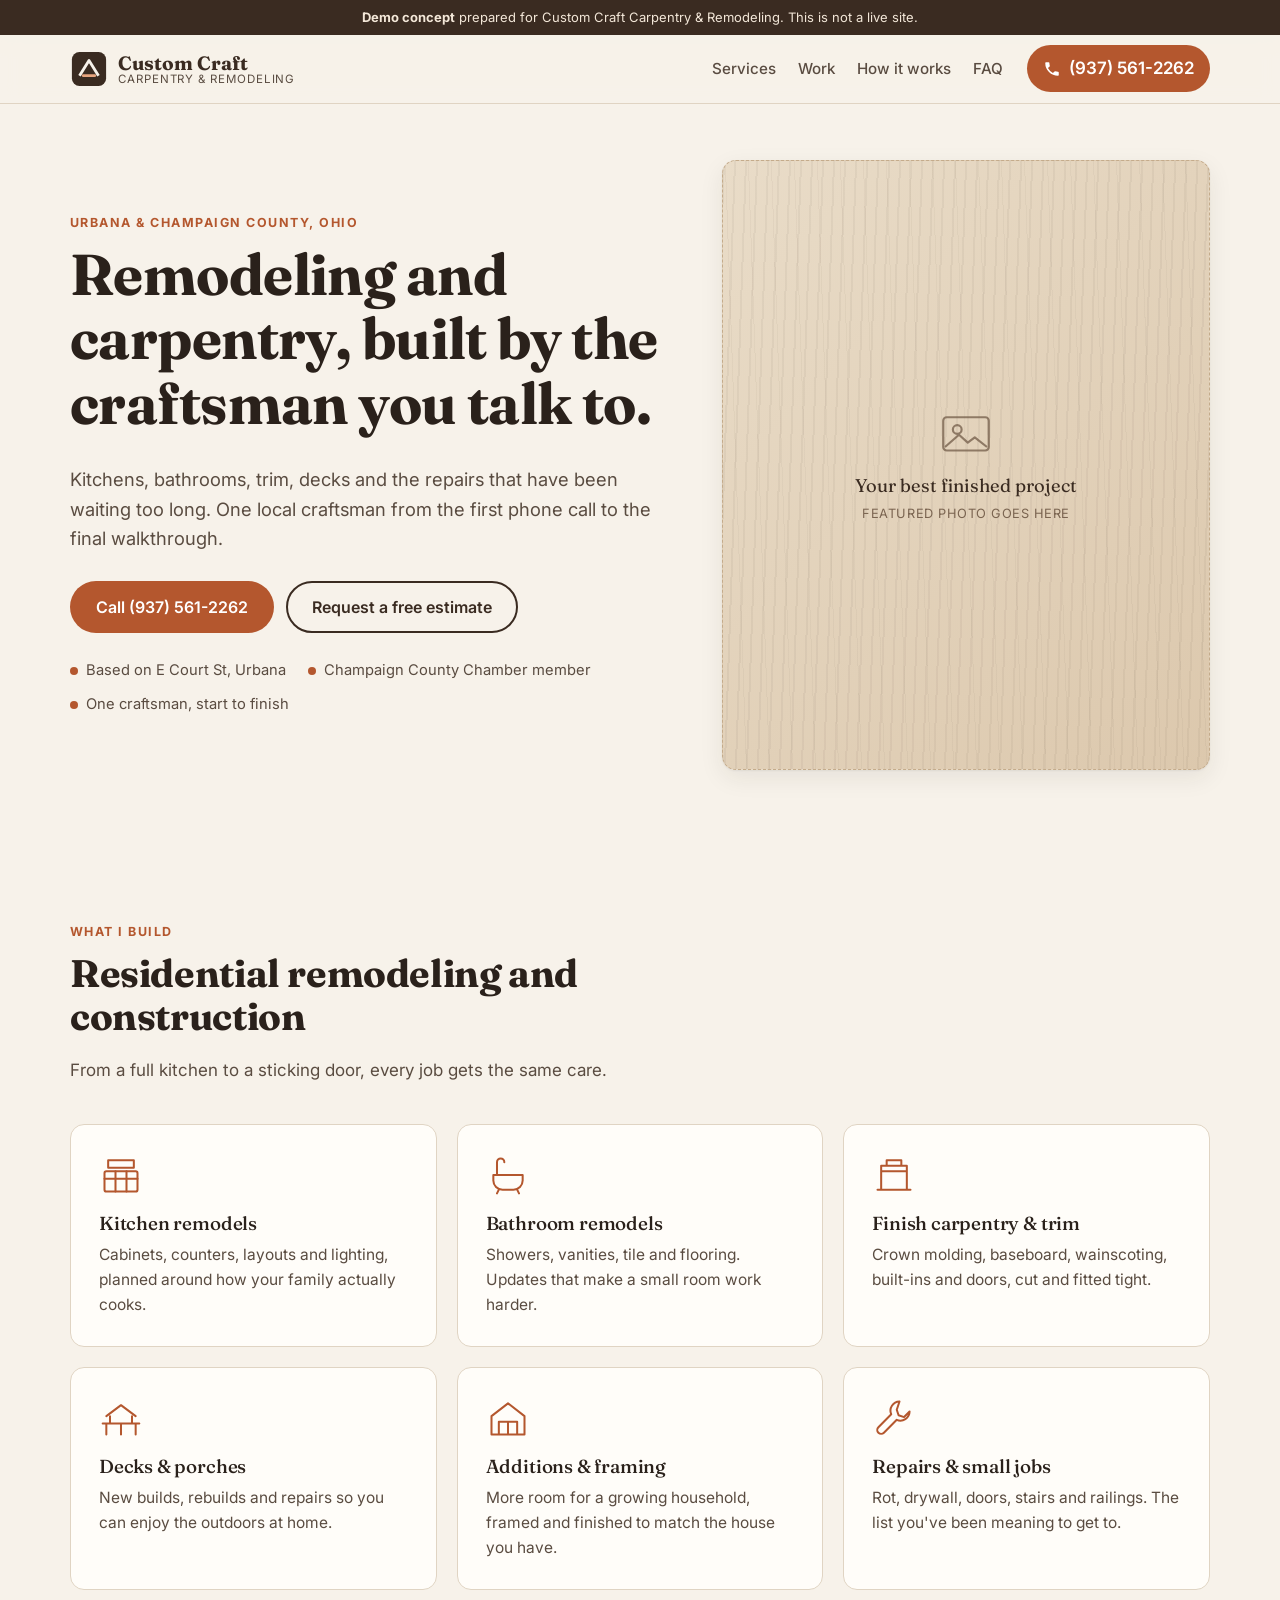
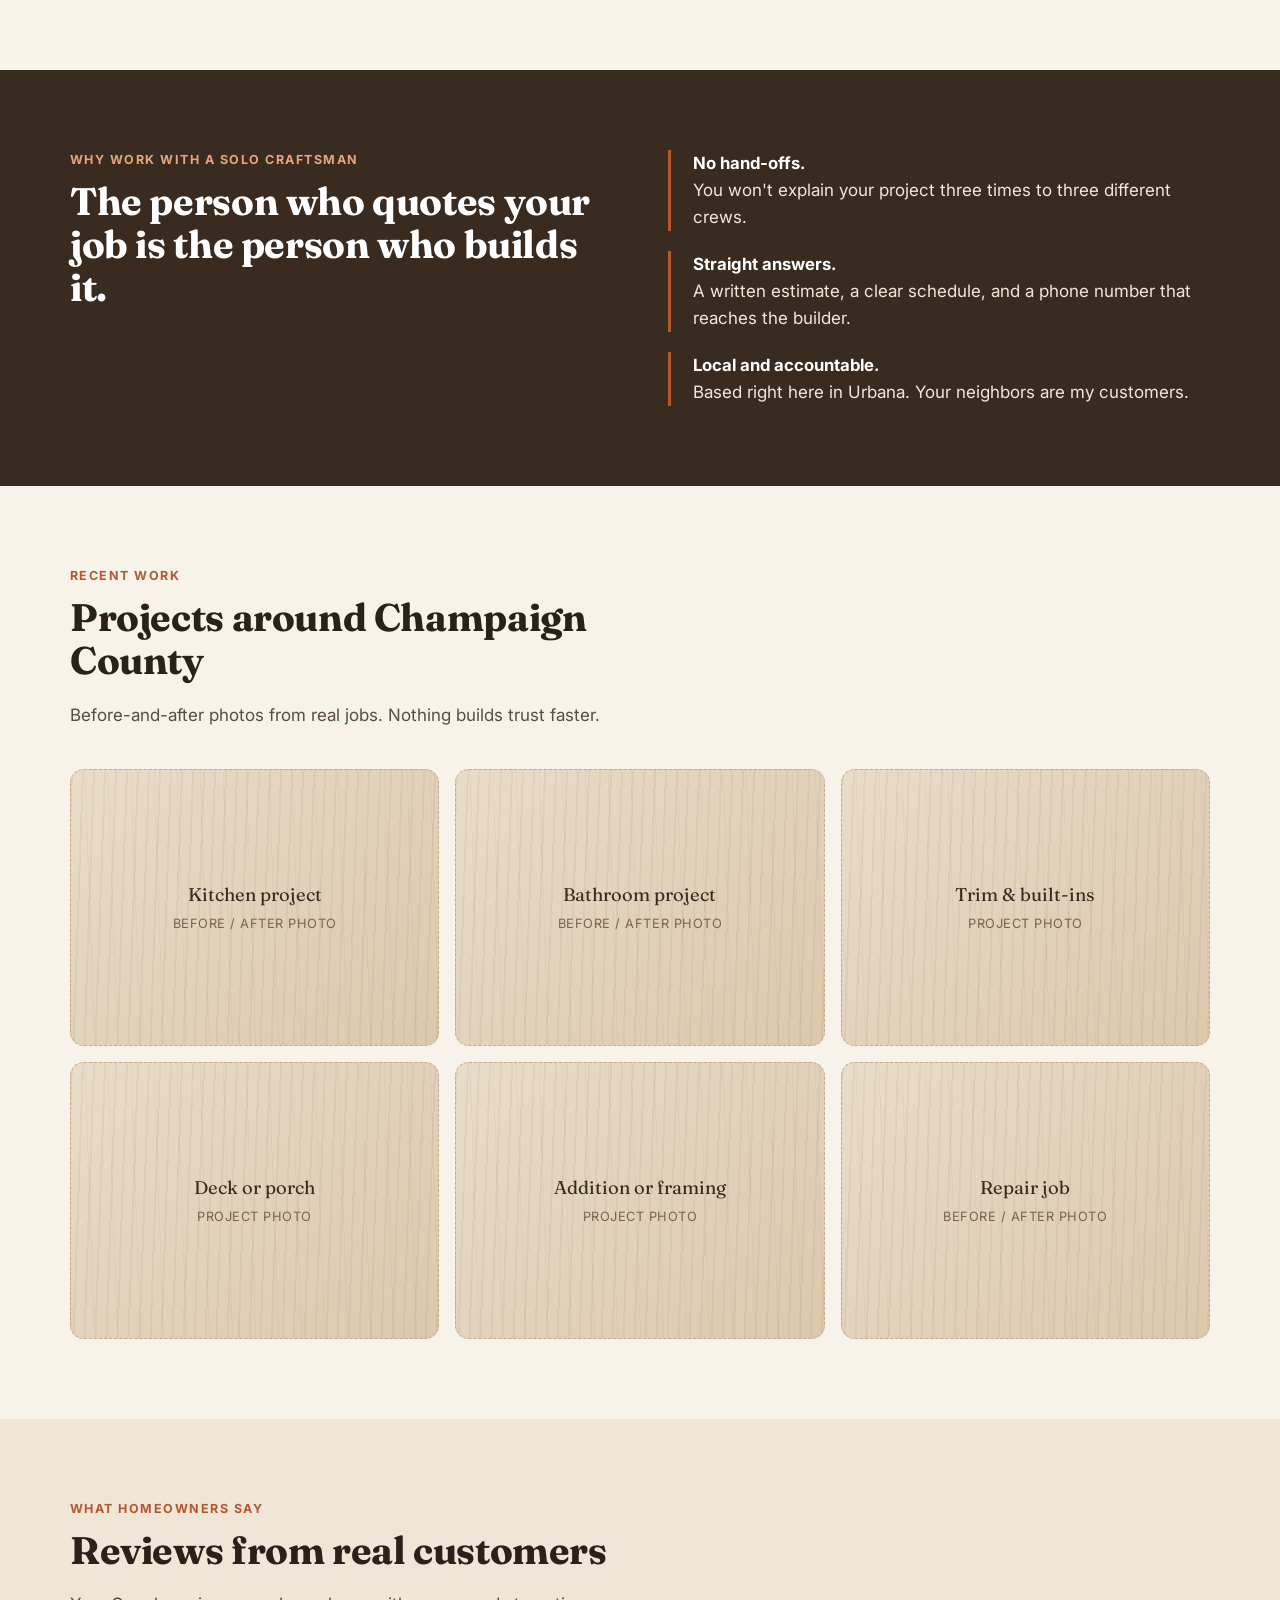
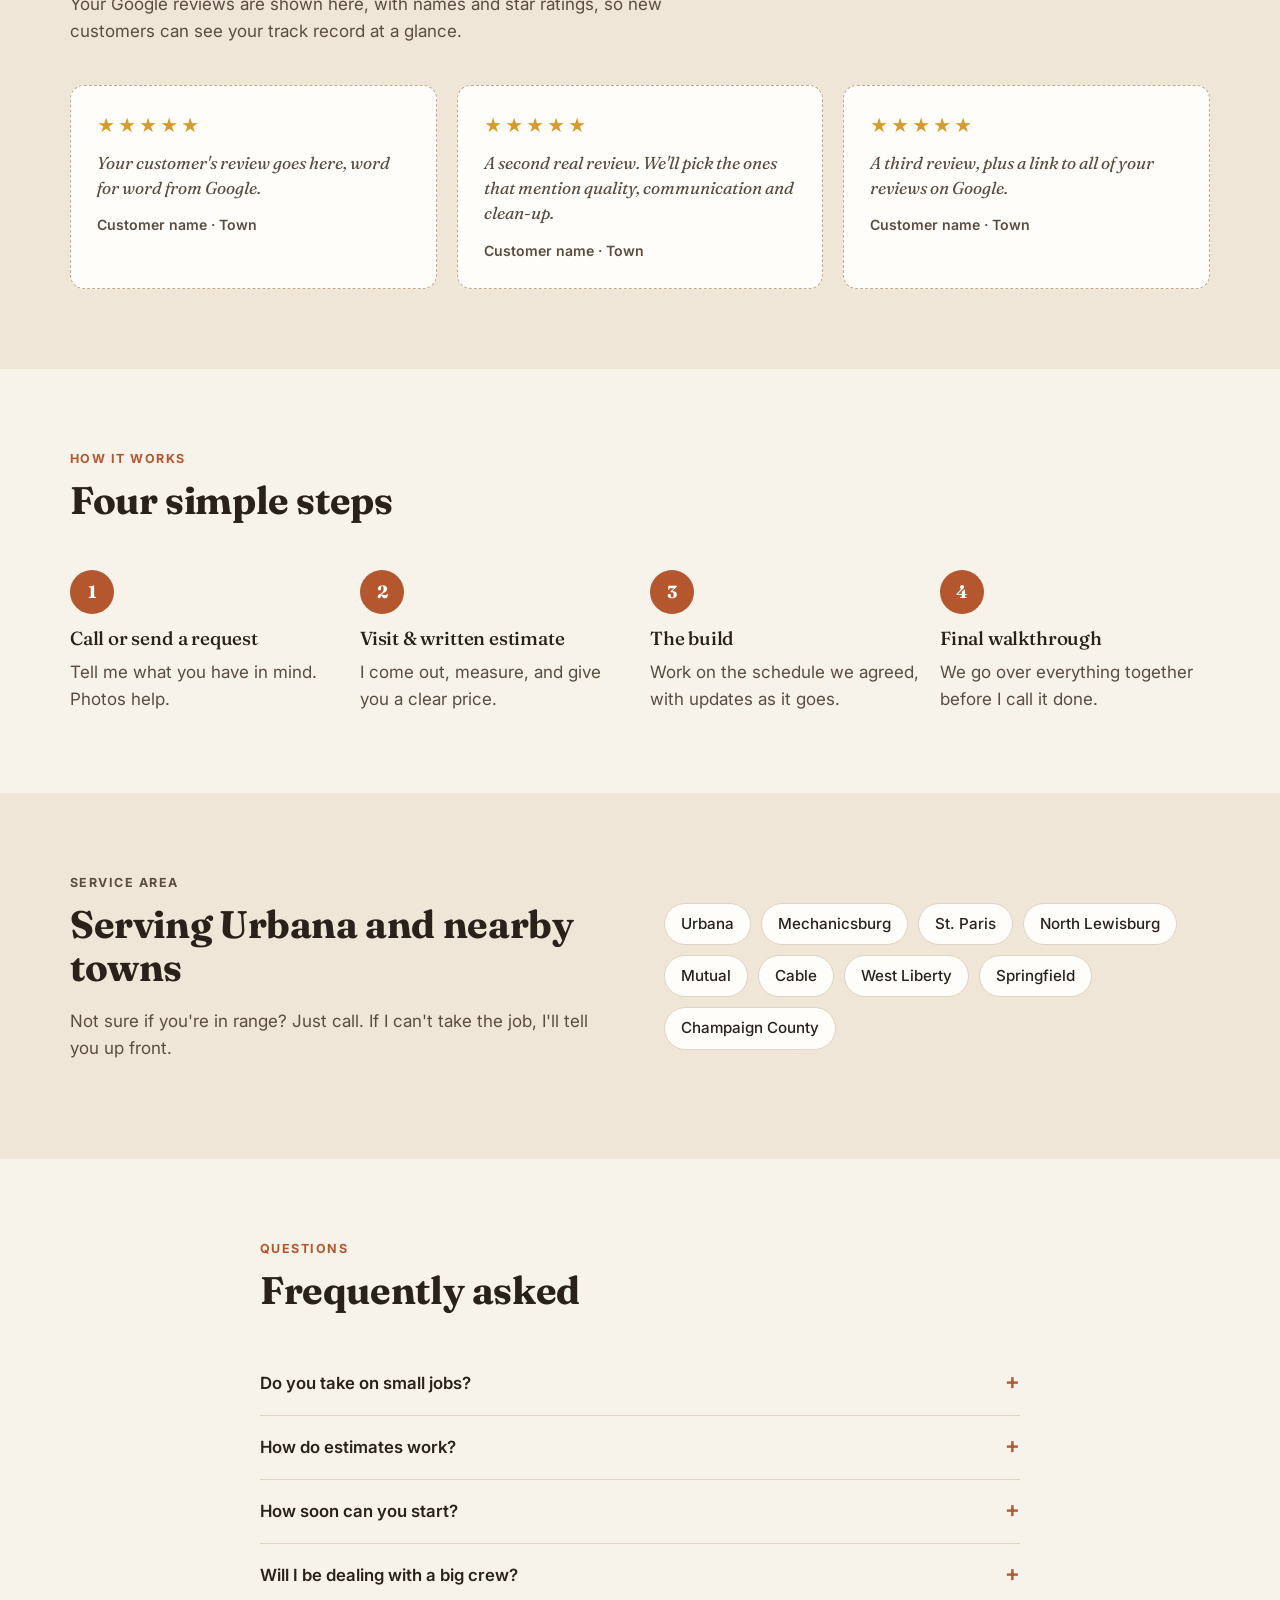
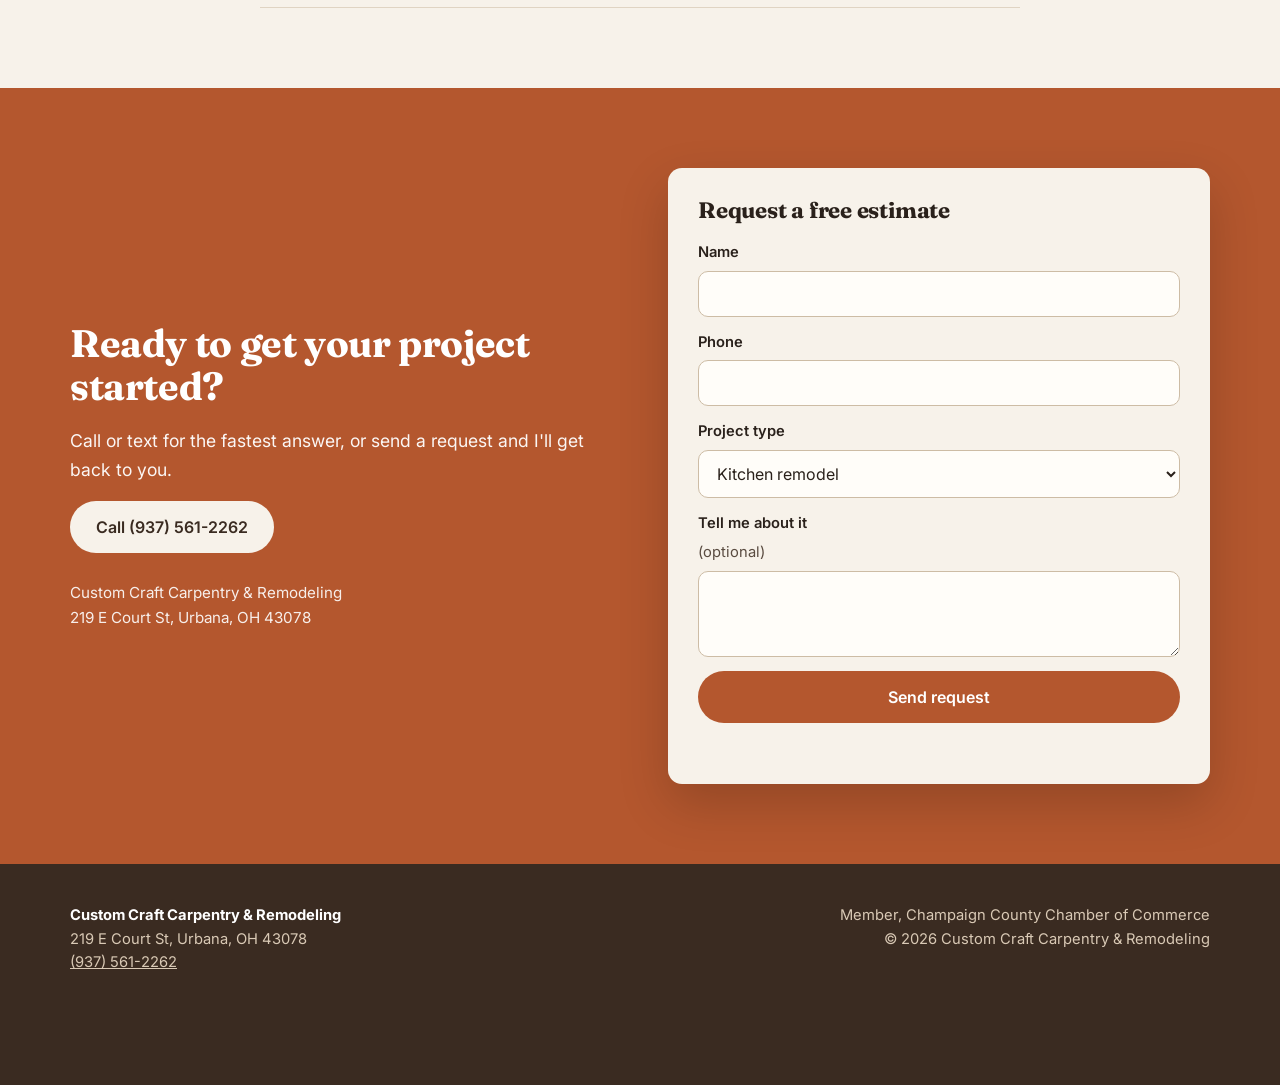
==== demos/custom-craft/index.html @ bc418fd7 "Add Custom Craft Carpentry demo site with notes and previews Co-Authored-By: Claude Opus 5.5 <norepl" ====
<!doctype html>
<html lang="en">
<head>
  <meta charset="utf-8">
  <meta name="viewport" content="width=device-width, initial-scale=1">
  <!-- DEMO ONLY: remove the noindex line when this goes live on the client's domain -->
  <meta name="robots" content="noindex, nofollow">
  <title>Custom Craft Carpentry &amp; Remodeling | Remodeling &amp; Carpentry in Urbana, OH</title>
  <meta name="description" content="Kitchen and bath remodels, finish carpentry, decks and repairs in Urbana and Champaign County, Ohio. Work directly with the craftsman. Call (937) 561-2262.">
  <link rel="icon" href="favicon.svg" type="image/svg+xml">
  <link rel="preconnect" href="https://fonts.googleapis.com">
  <link rel="preconnect" href="https://fonts.gstatic.com" crossorigin>
  <link href="https://fonts.googleapis.com/css2?family=Fraunces:opsz,wght@9..144,500;9..144,700&family=Inter:wght@400;500;600;700&display=swap" rel="stylesheet">
  <link rel="stylesheet" href="styles.css">
  <script type="application/ld+json">
  {
    "@context": "https://schema.org",
    "@type": "HomeAndConstructionBusiness",
    "name": "Custom Craft Carpentry and Remodeling",
    "telephone": "+1-937-561-2262",
    "address": {
      "@type": "PostalAddress",
      "streetAddress": "219 E Court St",
      "addressLocality": "Urbana",
      "addressRegion": "OH",
      "postalCode": "43078",
      "addressCountry": "US"
    },
    "areaServed": ["Urbana", "Champaign County", "Mechanicsburg", "St. Paris", "North Lewisburg", "Mutual", "West Liberty", "Springfield"],
    "url": "https://www.customcraftremodel.com/"
  }
  </script>
</head>
<body>

  <div class="demo-banner" role="note">
    <strong>Demo concept</strong> prepared for Custom Craft Carpentry &amp; Remodeling. This is not a live site.
  </div>

  <header class="site-header">
    <div class="wrap header-inner">
      <a href="#top" class="brand" aria-label="Custom Craft Carpentry and Remodeling, home">
        <svg class="brand-mark" viewBox="0 0 40 40" aria-hidden="true"><rect x="2" y="2" width="36" height="36" rx="8" fill="currentColor"/><path d="M10 27 L20 11 L30 27" fill="none" stroke="var(--paper)" stroke-width="3" stroke-linejoin="round"/><path d="M14 27h12" stroke="var(--accent-soft)" stroke-width="3" stroke-linecap="round"/></svg>
        <span class="brand-text"><span class="brand-name">Custom Craft</span><span class="brand-sub">Carpentry &amp; Remodeling</span></span>
      </a>
      <nav class="nav" aria-label="Main">
        <a href="#services">Services</a>
        <a href="#work">Work</a>
        <a href="#process">How it works</a>
        <a href="#faq">FAQ</a>
      </nav>
      <a class="header-phone" href="tel:+19375612262">
        <svg viewBox="0 0 24 24" aria-hidden="true"><path d="M6.6 10.8a15.2 15.2 0 0 0 6.6 6.6l2.2-2.2a1 1 0 0 1 1-.25 11.4 11.4 0 0 0 3.6.57 1 1 0 0 1 1 1V20a1 1 0 0 1-1 1A17 17 0 0 1 3 4a1 1 0 0 1 1-1h3.5a1 1 0 0 1 1 1c0 1.25.2 2.45.57 3.57a1 1 0 0 1-.25 1z" fill="currentColor"/></svg>
        <span>(937) 561-2262</span>
      </a>
    </div>
  </header>

  <main id="top">

    <section class="hero">
      <div class="wrap hero-inner">
        <div class="hero-copy">
          <p class="eyebrow">Urbana &amp; Champaign County, Ohio</p>
          <h1>Remodeling and carpentry, built by the craftsman you talk to.</h1>
          <p class="lede">Kitchens, bathrooms, trim, decks and the repairs that have been waiting too long. One local craftsman from the first phone call to the final walkthrough.</p>
          <div class="hero-actions">
            <a class="btn btn-primary" href="tel:+19375612262">Call (937) 561-2262</a>
            <a class="btn btn-ghost" href="#estimate">Request a free estimate</a>
          </div>
          <ul class="trust-row">
            <li><span class="dot"></span>Based on E Court St, Urbana</li>
            <li><span class="dot"></span>Champaign County Chamber member</li>
            <li><span class="dot"></span>One craftsman, start to finish</li>
          </ul>
        </div>
        <figure class="hero-photo photo-slot" aria-label="Placeholder for a featured project photo">
          <div class="photo-slot-inner">
            <svg viewBox="0 0 64 64" aria-hidden="true"><rect x="6" y="14" width="52" height="38" rx="4" fill="none" stroke="currentColor" stroke-width="2.5"/><circle cx="22" cy="28" r="5" fill="none" stroke="currentColor" stroke-width="2.5"/><path d="M8 48l16-14 10 9 8-6 14 11" fill="none" stroke="currentColor" stroke-width="2.5" stroke-linejoin="round"/></svg>
            <span>Your best finished project</span>
            <small>Featured photo goes here</small>
          </div>
        </figure>
      </div>
    </section>

    <section id="services" class="section">
      <div class="wrap">
        <div class="section-head">
          <p class="eyebrow">What I build</p>
          <h2>Residential remodeling and construction</h2>
          <p>From a full kitchen to a sticking door, every job gets the same care.</p>
        </div>
        <div class="services">
          <article class="service">
            <svg viewBox="0 0 48 48" aria-hidden="true"><rect x="6" y="20" width="36" height="22" rx="2"/><path d="M6 28h36M18 20v22M30 20v22M10 8h28v8H10z"/></svg>
            <h3>Kitchen remodels</h3>
            <p>Cabinets, counters, layouts and lighting, planned around how your family actually cooks.</p>
          </article>
          <article class="service">
            <svg viewBox="0 0 48 48" aria-hidden="true"><path d="M8 24h32v6a10 10 0 0 1-10 10H18A10 10 0 0 1 8 30z"/><path d="M12 24V10a4 4 0 0 1 8 0M14 40l-2 4M34 40l2 4"/></svg>
            <h3>Bathroom remodels</h3>
            <p>Showers, vanities, tile and flooring. Updates that make a small room work harder.</p>
          </article>
          <article class="service">
            <svg viewBox="0 0 48 48" aria-hidden="true"><path d="M6 40h36M10 40V14h28v26M10 20h28M16 14V8h16v6"/></svg>
            <h3>Finish carpentry &amp; trim</h3>
            <p>Crown molding, baseboard, wainscoting, built-ins and doors, cut and fitted tight.</p>
          </article>
          <article class="service">
            <svg viewBox="0 0 48 48" aria-hidden="true"><path d="M4 30h40M8 30v12M40 30v12M24 30v12M8 22l16-12 16 12M12 22v8M36 22v8"/></svg>
            <h3>Decks &amp; porches</h3>
            <p>New builds, rebuilds and repairs so you can enjoy the outdoors at home.</p>
          </article>
          <article class="service">
            <svg viewBox="0 0 48 48" aria-hidden="true"><path d="M6 42V22L24 8l18 14v20M6 42h36M14 42V28M24 42V28M34 42V28M14 28h20"/></svg>
            <h3>Additions &amp; framing</h3>
            <p>More room for a growing household, framed and finished to match the house you have.</p>
          </article>
          <article class="service">
            <svg viewBox="0 0 48 48" aria-hidden="true"><path d="M30 6a10 10 0 0 0-9 14L7 34a4 4 0 0 0 6 6l14-14A10 10 0 0 0 41 17l-6 6-6-2-2-6z"/></svg>
            <h3>Repairs &amp; small jobs</h3>
            <p>Rot, drywall, doors, stairs and railings. The list you've been meaning to get to.</p>
          </article>
        </div>
      </div>
    </section>

    <section class="section band">
      <div class="wrap why">
        <div>
          <p class="eyebrow">Why work with a solo craftsman</p>
          <h2>The person who quotes your job is the person who builds it.</h2>
        </div>
        <ul class="why-list">
          <li><strong>No hand-offs.</strong> You won't explain your project three times to three different crews.</li>
          <li><strong>Straight answers.</strong> A written estimate, a clear schedule, and a phone number that reaches the builder.</li>
          <li><strong>Local and accountable.</strong> Based right here in Urbana. Your neighbors are my customers.</li>
        </ul>
      </div>
    </section>

    <section id="work" class="section">
      <div class="wrap">
        <div class="section-head">
          <p class="eyebrow">Recent work</p>
          <h2>Projects around Champaign County</h2>
          <p>Before-and-after photos from real jobs. Nothing builds trust faster.</p>
        </div>
        <div class="gallery">
          <figure class="photo-slot"><div class="photo-slot-inner"><span>Kitchen project</span><small>Before / after photo</small></div></figure>
          <figure class="photo-slot"><div class="photo-slot-inner"><span>Bathroom project</span><small>Before / after photo</small></div></figure>
          <figure class="photo-slot"><div class="photo-slot-inner"><span>Trim &amp; built-ins</span><small>Project photo</small></div></figure>
          <figure class="photo-slot"><div class="photo-slot-inner"><span>Deck or porch</span><small>Project photo</small></div></figure>
          <figure class="photo-slot"><div class="photo-slot-inner"><span>Addition or framing</span><small>Project photo</small></div></figure>
          <figure class="photo-slot"><div class="photo-slot-inner"><span>Repair job</span><small>Before / after photo</small></div></figure>
        </div>
      </div>
    </section>

    <section class="section band-soft">
      <div class="wrap">
        <div class="section-head">
          <p class="eyebrow">What homeowners say</p>
          <h2>Reviews from real customers</h2>
          <p>Your Google reviews are shown here, with names and star ratings, so new customers can see your track record at a glance.</p>
        </div>
        <div class="reviews">
          <figure class="review review-slot">
            <div class="stars" aria-hidden="true">★★★★★</div>
            <blockquote>Your customer's review goes here, word for word from Google.</blockquote>
            <figcaption>Customer name · Town</figcaption>
          </figure>
          <figure class="review review-slot">
            <div class="stars" aria-hidden="true">★★★★★</div>
            <blockquote>A second real review. We'll pick the ones that mention quality, communication and clean-up.</blockquote>
            <figcaption>Customer name · Town</figcaption>
          </figure>
          <figure class="review review-slot">
            <div class="stars" aria-hidden="true">★★★★★</div>
            <blockquote>A third review, plus a link to all of your reviews on Google.</blockquote>
            <figcaption>Customer name · Town</figcaption>
          </figure>
        </div>
      </div>
    </section>

    <section id="process" class="section">
      <div class="wrap">
        <div class="section-head">
          <p class="eyebrow">How it works</p>
          <h2>Four simple steps</h2>
        </div>
        <ol class="steps">
          <li><span class="step-num">1</span><h3>Call or send a request</h3><p>Tell me what you have in mind. Photos help.</p></li>
          <li><span class="step-num">2</span><h3>Visit &amp; written estimate</h3><p>I come out, measure, and give you a clear price.</p></li>
          <li><span class="step-num">3</span><h3>The build</h3><p>Work on the schedule we agreed, with updates as it goes.</p></li>
          <li><span class="step-num">4</span><h3>Final walkthrough</h3><p>We go over everything together before I call it done.</p></li>
        </ol>
      </div>
    </section>

    <section class="section band-soft">
      <div class="wrap area">
        <div>
          <p class="eyebrow">Service area</p>
          <h2>Serving Urbana and nearby towns</h2>
          <p>Not sure if you're in range? Just call. If I can't take the job, I'll tell you up front.</p>
        </div>
        <ul class="chips">
          <li>Urbana</li><li>Mechanicsburg</li><li>St. Paris</li><li>North Lewisburg</li><li>Mutual</li><li>Cable</li><li>West Liberty</li><li>Springfield</li><li>Champaign County</li>
        </ul>
      </div>
    </section>

    <section id="faq" class="section">
      <div class="wrap narrow">
        <div class="section-head">
          <p class="eyebrow">Questions</p>
          <h2>Frequently asked</h2>
        </div>
        <details>
          <summary>Do you take on small jobs?</summary>
          <p>Yes. Repairs and small carpentry jobs are welcome. Call and describe the job, and I'll tell you honestly whether it's a fit.</p>
        </details>
        <details>
          <summary>How do estimates work?</summary>
          <p>I visit the home, look at the space and talk through what you want. Then you get a written estimate so you know what to expect before any work starts.</p>
        </details>
        <details>
          <summary>How soon can you start?</summary>
          <p>It depends on the season and the size of the job. Call for the current schedule. I'll give you a realistic start date, not a guess.</p>
        </details>
        <details>
          <summary>Will I be dealing with a big crew?</summary>
          <p>No. Custom Craft is a solo operation, so you work with the same person from the estimate to the final walkthrough.</p>
        </details>
      </div>
    </section>

    <section id="estimate" class="section cta">
      <div class="wrap cta-inner">
        <div class="cta-copy">
          <h2>Ready to get your project started?</h2>
          <p>Call or text for the fastest answer, or send a request and I'll get back to you.</p>
          <a class="btn btn-light" href="tel:+19375612262">Call (937) 561-2262</a>
          <address>
            Custom Craft Carpentry &amp; Remodeling<br>
            219 E Court St, Urbana, OH 43078
          </address>
        </div>
        <form class="estimate-form" id="estimate-form">
          <h3>Request a free estimate</h3>
          <label>Name<input name="name" autocomplete="name" required></label>
          <label>Phone<input name="phone" type="tel" autocomplete="tel" required></label>
          <label>Project type
            <select name="type">
              <option>Kitchen remodel</option><option>Bathroom remodel</option><option>Trim / carpentry</option><option>Deck or porch</option><option>Addition / framing</option><option>Repair / small job</option><option>Something else</option>
            </select>
          </label>
          <label>Tell me about it <span class="opt">(optional)</span><textarea name="message" rows="3"></textarea></label>
          <button class="btn btn-primary" type="submit">Send request</button>
          <p class="form-note" id="form-note" role="status"></p>
        </form>
      </div>
    </section>

  </main>

  <footer class="site-footer">
    <div class="wrap footer-inner">
      <div>
        <strong>Custom Craft Carpentry &amp; Remodeling</strong><br>
        219 E Court St, Urbana, OH 43078<br>
        <a href="tel:+19375612262">(937) 561-2262</a>
      </div>
      <div class="footer-meta">
        Member, Champaign County Chamber of Commerce<br>
        © <span id="year">2026</span> Custom Craft Carpentry &amp; Remodeling
      </div>
    </div>
  </footer>

  <div class="mobile-bar">
    <a href="tel:+19375612262" class="mb-call">Call now</a>
    <a href="#estimate" class="mb-est">Free estimate</a>
  </div>

  <script src="script.js" defer></script>
</body>
</html>
---- demos/custom-craft/styles.css ----
:root {
  --paper: #f7f2ea;
  --paper-2: #efe6d8;
  --ink: #2a211b;
  --ink-2: #5a4c41;
  --line: #e0d4c3;
  --accent: #b4572e;
  --accent-dark: #8f4222;
  --accent-soft: #e7a57f;
  --walnut: #3a2b21;
  --radius: 14px;
  --shadow: 0 1px 2px rgba(42,33,27,.06), 0 8px 24px rgba(42,33,27,.08);
  --serif: "Fraunces", Georgia, serif;
  --sans: "Inter", system-ui, -apple-system, "Segoe UI", sans-serif;
}

* { box-sizing: border-box; }
html { scroll-behavior: smooth; -webkit-text-size-adjust: 100%; }
body {
  margin: 0;
  background: var(--paper);
  color: var(--ink);
  font: 400 17px/1.6 var(--sans);
  -webkit-font-smoothing: antialiased;
}
img, svg { display: block; max-width: 100%; }
a { color: inherit; }
h1, h2, h3 { font-family: var(--serif); font-weight: 700; line-height: 1.12; margin: 0 0 .5em; letter-spacing: -.01em; }
h1 { font-size: clamp(2.1rem, 5.2vw, 3.6rem); }
h2 { font-size: clamp(1.6rem, 3.4vw, 2.4rem); }
h3 { font-size: 1.18rem; font-weight: 500; }
p { margin: 0 0 1em; }

.wrap { width: min(1140px, 100% - 32px); margin-inline: auto; }
.narrow { width: min(760px, 100% - 32px); }

/* Demo banner */
.demo-banner {
  background: var(--walnut); color: #f3e7d8;
  font-size: 13px; text-align: center; padding: 7px 16px;
}

/* Header */
.site-header {
  position: sticky; top: 0; z-index: 20;
  background: rgba(247,242,234,.92);
  backdrop-filter: saturate(1.4) blur(10px);
  border-bottom: 1px solid var(--line);
}
.header-inner { display: flex; align-items: center; gap: 24px; height: 68px; }
.brand { display: flex; align-items: center; gap: 10px; text-decoration: none; color: var(--walnut); }
.brand-mark { width: 38px; height: 38px; flex: none; }
.brand-text { display: flex; flex-direction: column; line-height: 1.05; }
.brand-name { font-family: var(--serif); font-weight: 700; font-size: 1.2rem; }
.brand-sub { font-size: .72rem; letter-spacing: .08em; text-transform: uppercase; color: var(--ink-2); }
.nav { display: flex; gap: 22px; margin-left: auto; }
.nav a { text-decoration: none; font-weight: 500; font-size: .95rem; color: var(--ink-2); }
.nav a:hover { color: var(--accent); }
.header-phone {
  display: inline-flex; align-items: center; gap: 8px;
  background: var(--accent); color: #fff; text-decoration: none;
  font-weight: 600; padding: 10px 16px; border-radius: 999px; white-space: nowrap;
}
.header-phone svg { width: 18px; height: 18px; }
.header-phone:hover { background: var(--accent-dark); }

/* Buttons */
.btn {
  display: inline-flex; align-items: center; justify-content: center;
  min-height: 52px; padding: 0 24px; border-radius: 999px;
  font: 600 1rem var(--sans); text-decoration: none; cursor: pointer;
  border: 2px solid transparent; transition: background .15s, color .15s, border-color .15s;
}
.btn-primary { background: var(--accent); color: #fff; }
.btn-primary:hover { background: var(--accent-dark); }
.btn-ghost { border-color: var(--walnut); color: var(--walnut); }
.btn-ghost:hover { background: var(--walnut); color: var(--paper); }
.btn-light { background: var(--paper); color: var(--walnut); }
.btn-light:hover { background: #fff; }

.eyebrow {
  font-size: .78rem; font-weight: 700; letter-spacing: .12em; text-transform: uppercase;
  color: var(--accent); margin-bottom: .8em;
}

/* Hero */
.hero { padding: 56px 0 72px; }
.hero-inner { display: grid; grid-template-columns: 1.1fr .9fr; gap: 56px; align-items: center; }
.lede { font-size: 1.15rem; color: var(--ink-2); max-width: 34em; }
.hero-actions { display: flex; flex-wrap: wrap; gap: 12px; margin: 28px 0 26px; }
.trust-row { list-style: none; padding: 0; margin: 0; display: flex; flex-wrap: wrap; gap: 10px 22px; font-size: .92rem; color: var(--ink-2); }
.trust-row li { display: flex; align-items: center; gap: 8px; }
.dot { width: 8px; height: 8px; border-radius: 50%; background: var(--accent); flex: none; }

/* Photo placeholders */
.photo-slot {
  margin: 0; border-radius: var(--radius); overflow: hidden; position: relative;
  background:
    repeating-linear-gradient(92deg, rgba(58,43,33,.05) 0 2px, transparent 2px 11px),
    repeating-linear-gradient(88deg, rgba(58,43,33,.04) 0 1px, transparent 1px 23px),
    linear-gradient(135deg, #e9dcc8, #dcc8ad);
  border: 1px dashed #c4ab8b;
  aspect-ratio: 4 / 3;
}
.hero-photo { aspect-ratio: 4 / 5; box-shadow: var(--shadow); }
.photo-slot-inner {
  position: absolute; inset: 0; display: flex; flex-direction: column;
  align-items: center; justify-content: center; text-align: center; gap: 4px;
  color: #7a6450; padding: 16px;
}
.photo-slot-inner svg { width: 56px; height: 56px; margin-bottom: 6px; opacity: .8; }
.photo-slot-inner span { font-family: var(--serif); font-size: 1.15rem; color: var(--walnut); }
.photo-slot-inner small { font-size: .8rem; letter-spacing: .04em; text-transform: uppercase; }

/* Sections */
.section { padding: 80px 0; }
.band { background: var(--walnut); color: #f3e7d8; }
.band .eyebrow { color: var(--accent-soft); }
.band-soft { background: var(--paper-2); }
.section-head { max-width: 640px; margin-bottom: 40px; }
.section-head p:last-child { color: var(--ink-2); }

/* Services */
.services { display: grid; grid-template-columns: repeat(3, 1fr); gap: 20px; }
.service {
  background: #fffdf9; border: 1px solid var(--line); border-radius: var(--radius);
  padding: 28px; transition: transform .15s, box-shadow .15s;
}
.service:hover { transform: translateY(-2px); box-shadow: var(--shadow); }
.service svg { width: 44px; height: 44px; fill: none; stroke: var(--accent); stroke-width: 2.2; stroke-linejoin: round; stroke-linecap: round; margin-bottom: 16px; }
.service p { color: var(--ink-2); margin: 0; font-size: .97rem; }

/* Why */
.why { display: grid; grid-template-columns: 1fr 1fr; gap: 56px; align-items: start; }
.why h2 { color: #fff; }
.why-list { list-style: none; margin: 0; padding: 0; display: grid; gap: 20px; }
.why-list li { padding-left: 22px; border-left: 3px solid var(--accent); }
.why-list strong { color: #fff; display: block; font-size: 1.05rem; }

/* Gallery */
.gallery { display: grid; grid-template-columns: repeat(3, 1fr); gap: 16px; }

/* Reviews */
.reviews { display: grid; grid-template-columns: repeat(3, 1fr); gap: 20px; }
.review {
  margin: 0; background: #fffdf9; border-radius: var(--radius); padding: 26px;
  border: 1px solid var(--line);
}
.review-slot { border-style: dashed; border-color: #c4ab8b; }
.stars { color: #d69a2d; letter-spacing: 3px; font-size: 1.1rem; margin-bottom: 10px; }
.review blockquote { margin: 0 0 14px; font-family: var(--serif); font-size: 1.08rem; line-height: 1.45; color: var(--ink-2); font-style: italic; }
.review figcaption { font-size: .88rem; font-weight: 600; color: var(--ink-2); }

/* Steps */
.steps { list-style: none; padding: 0; margin: 0; display: grid; grid-template-columns: repeat(4, 1fr); gap: 20px; counter-reset: s; }
.steps li { position: relative; padding-top: 8px; }
.step-num {
  display: inline-grid; place-items: center; width: 44px; height: 44px; border-radius: 50%;
  background: var(--accent); color: #fff; font: 700 1.1rem var(--serif); margin-bottom: 14px;
}
.steps p { color: var(--ink-2); margin: 0; }

/* Area */
.area { display: grid; grid-template-columns: 1fr 1fr; gap: 48px; align-items: center; }
.area p { color: var(--ink-2); }
.chips { list-style: none; margin: 0; padding: 0; display: flex; flex-wrap: wrap; gap: 10px; }
.chips li { background: #fffdf9; border: 1px solid var(--line); padding: 8px 16px; border-radius: 999px; font-weight: 500; font-size: .95rem; }

/* FAQ */
details { border-bottom: 1px solid var(--line); padding: 18px 0; }
summary { cursor: pointer; font-weight: 600; font-size: 1.05rem; list-style: none; display: flex; justify-content: space-between; gap: 16px; }
summary::-webkit-details-marker { display: none; }
summary::after { content: "+"; color: var(--accent); font-size: 1.4rem; line-height: 1; }
details[open] summary::after { content: "–"; }
details p { margin: 12px 0 0; color: var(--ink-2); }

/* CTA + form */
.cta { background: var(--accent); color: #fff; }
.cta-inner { display: grid; grid-template-columns: 1fr 1fr; gap: 56px; align-items: center; }
.cta h2 { color: #fff; }
.cta-copy p { font-size: 1.1rem; opacity: .95; }
.cta address { font-style: normal; margin-top: 28px; opacity: .9; font-size: .95rem; }
.estimate-form {
  background: var(--paper); color: var(--ink); border-radius: var(--radius); padding: 30px;
  box-shadow: 0 20px 50px rgba(0,0,0,.18); display: grid; gap: 14px;
}
.estimate-form h3 { font-size: 1.4rem; margin: 0 0 4px; font-weight: 700; }
.estimate-form label { display: grid; gap: 6px; font-weight: 600; font-size: .92rem; }
.opt { font-weight: 400; color: var(--ink-2); }
.estimate-form input, .estimate-form select, .estimate-form textarea {
  font: 400 1rem var(--sans); padding: 12px 14px; border-radius: 10px;
  border: 1px solid #cdbca5; background: #fffdf9; color: var(--ink); width: 100%;
}
.estimate-form input:focus, .estimate-form select:focus, .estimate-form textarea:focus { outline: 2px solid var(--accent); outline-offset: 1px; border-color: var(--accent); }
.form-note { margin: 0; font-size: .92rem; color: var(--accent-dark); min-height: 1.2em; }

/* Footer */
.site-footer { background: var(--walnut); color: #d9c9b5; padding: 40px 0 110px; font-size: .92rem; }
.site-footer strong { color: #fff; }
.footer-inner { display: flex; justify-content: space-between; gap: 24px; flex-wrap: wrap; }
.footer-meta { text-align: right; }

/* Mobile sticky bar */
.mobile-bar { display: none; }

@media (max-width: 960px) {
  .nav { display: none; }
  .header-phone { margin-left: auto; }
  .services, .gallery, .reviews { grid-template-columns: repeat(2, 1fr); }
  .steps { grid-template-columns: repeat(2, 1fr); }
}

@media (max-width: 720px) {
  body { font-size: 16px; }
  .header-inner { height: 60px; }
  .header-phone span { display: none; }
  .header-phone { padding: 10px; }
  .hero { padding: 32px 0 48px; }
  .hero-inner, .why, .area, .cta-inner { grid-template-columns: 1fr; gap: 32px; }
  .hero-photo { aspect-ratio: 16 / 10; }
  .hero-actions .btn { flex: 1 1 100%; }
  .section { padding: 56px 0; }
  .services, .reviews { grid-template-columns: 1fr; }
  .gallery { grid-template-columns: 1fr 1fr; gap: 10px; }
  .gallery .photo-slot-inner span { font-size: .95rem; }
  .gallery .photo-slot-inner small { font-size: .68rem; }
  .steps { grid-template-columns: 1fr; }
  .footer-meta { text-align: left; }
  .mobile-bar {
    display: grid; grid-template-columns: 1fr 1fr; gap: 8px;
    position: fixed; left: 0; right: 0; bottom: 0; z-index: 30;
    padding: 10px 12px calc(10px + env(safe-area-inset-bottom));
    background: rgba(247,242,234,.96); border-top: 1px solid var(--line);
    backdrop-filter: blur(8px);
  }
  .mobile-bar a {
    display: flex; align-items: center; justify-content: center; min-height: 48px;
    border-radius: 999px; font-weight: 700; text-decoration: none;
  }
  .mb-call { background: var(--accent); color: #fff; }
  .mb-est { border: 2px solid var(--walnut); color: var(--walnut); }
}
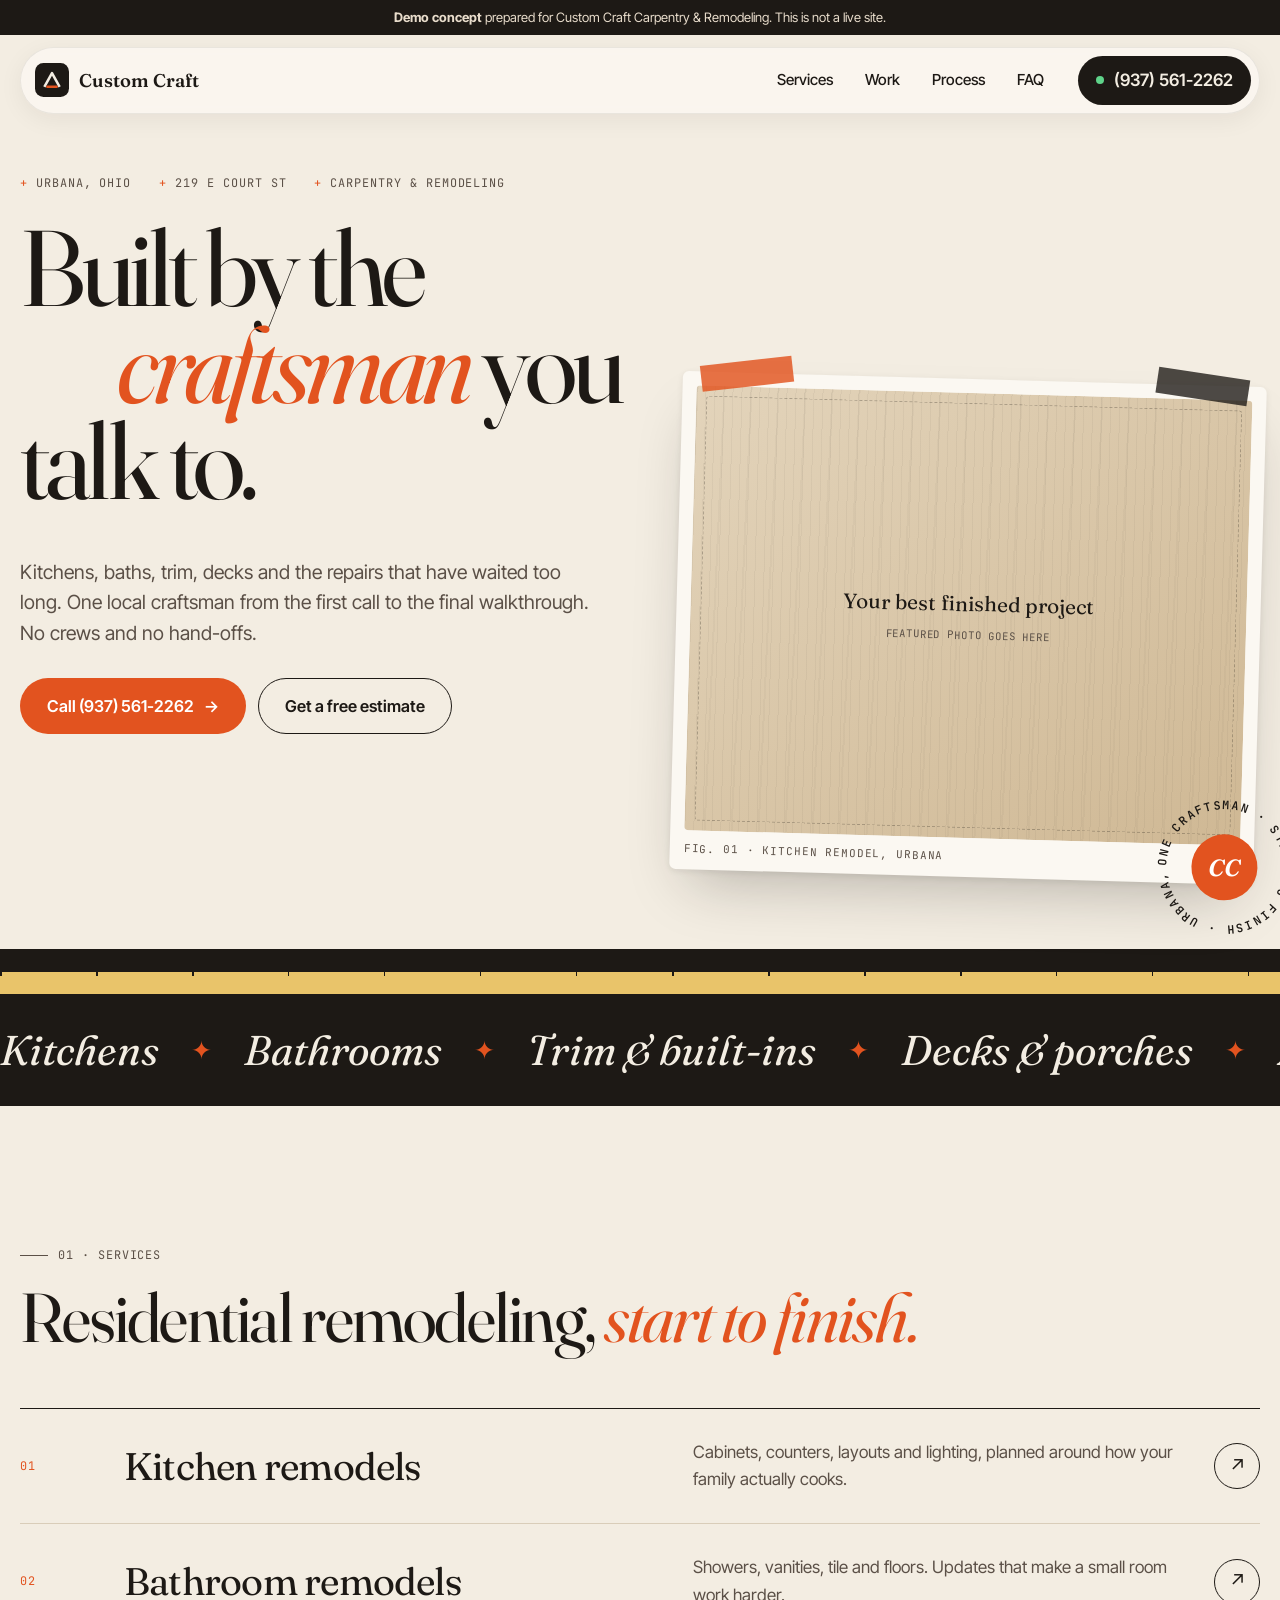
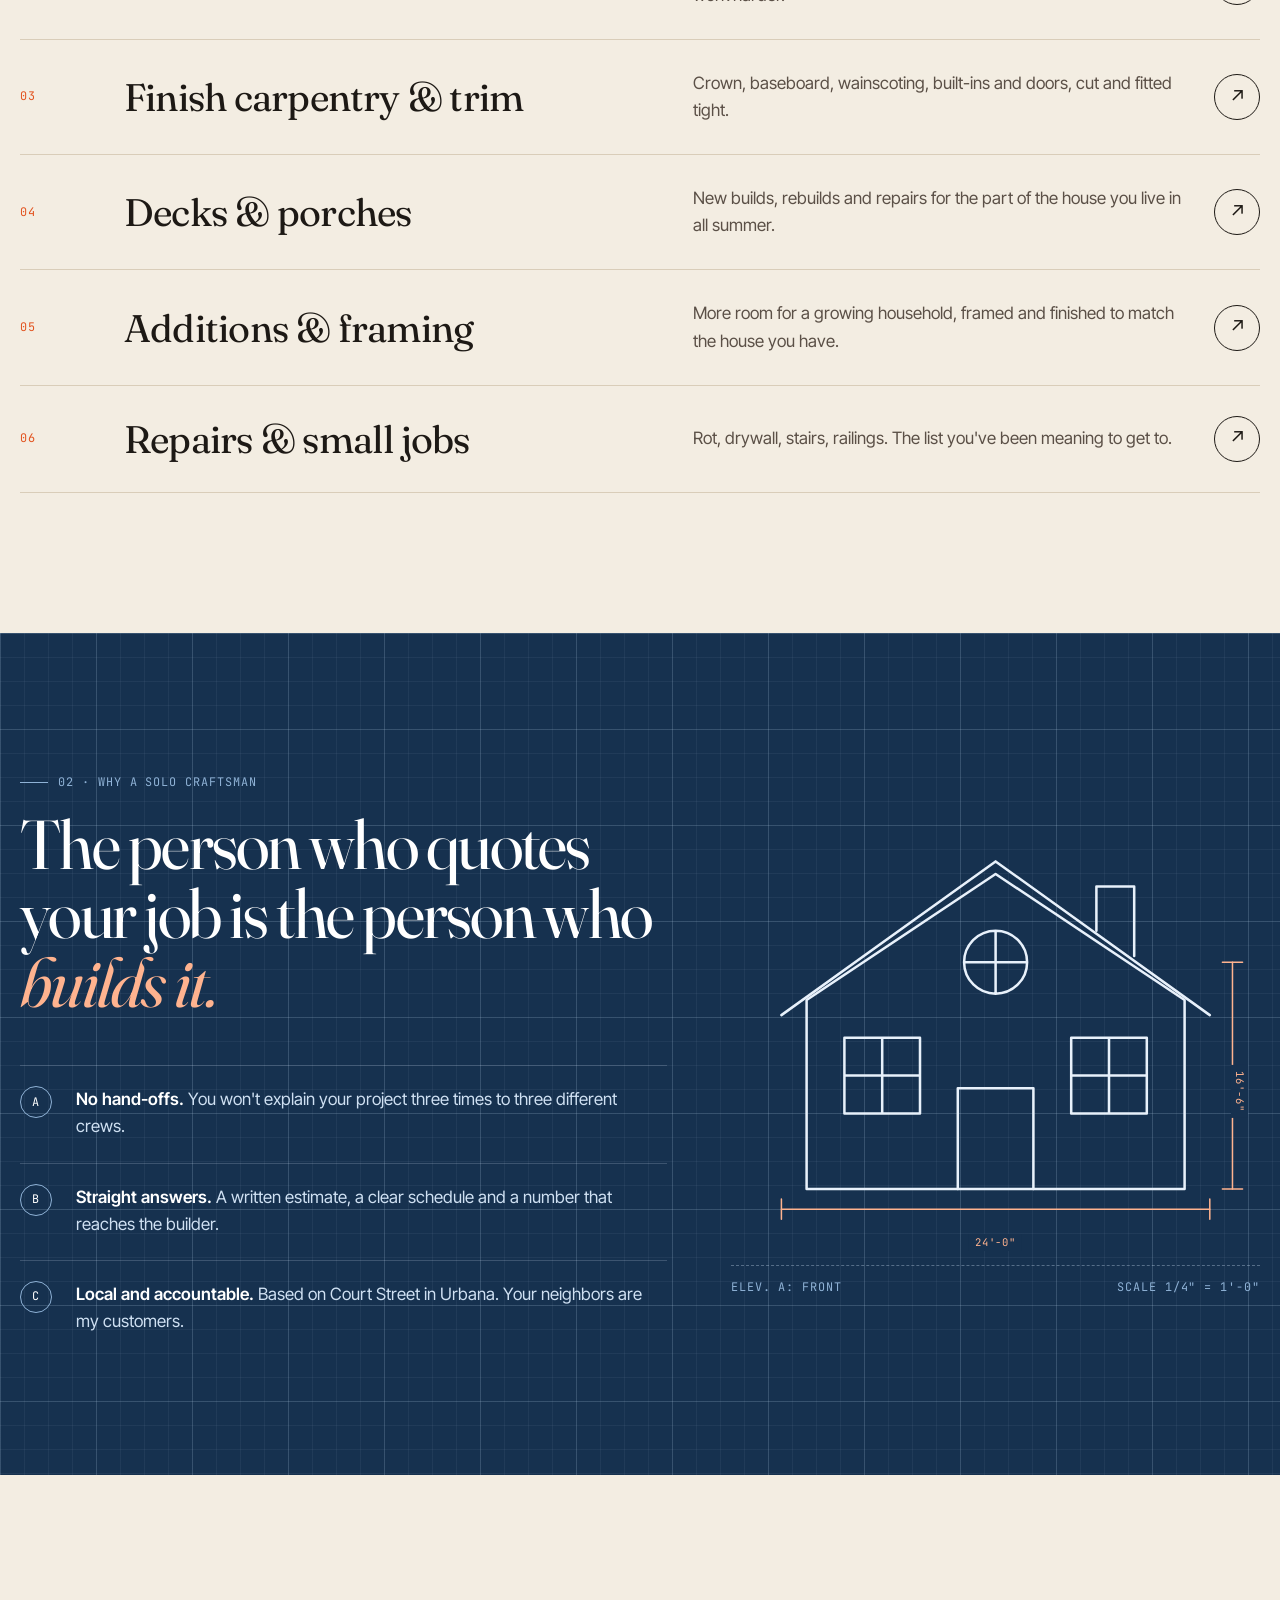
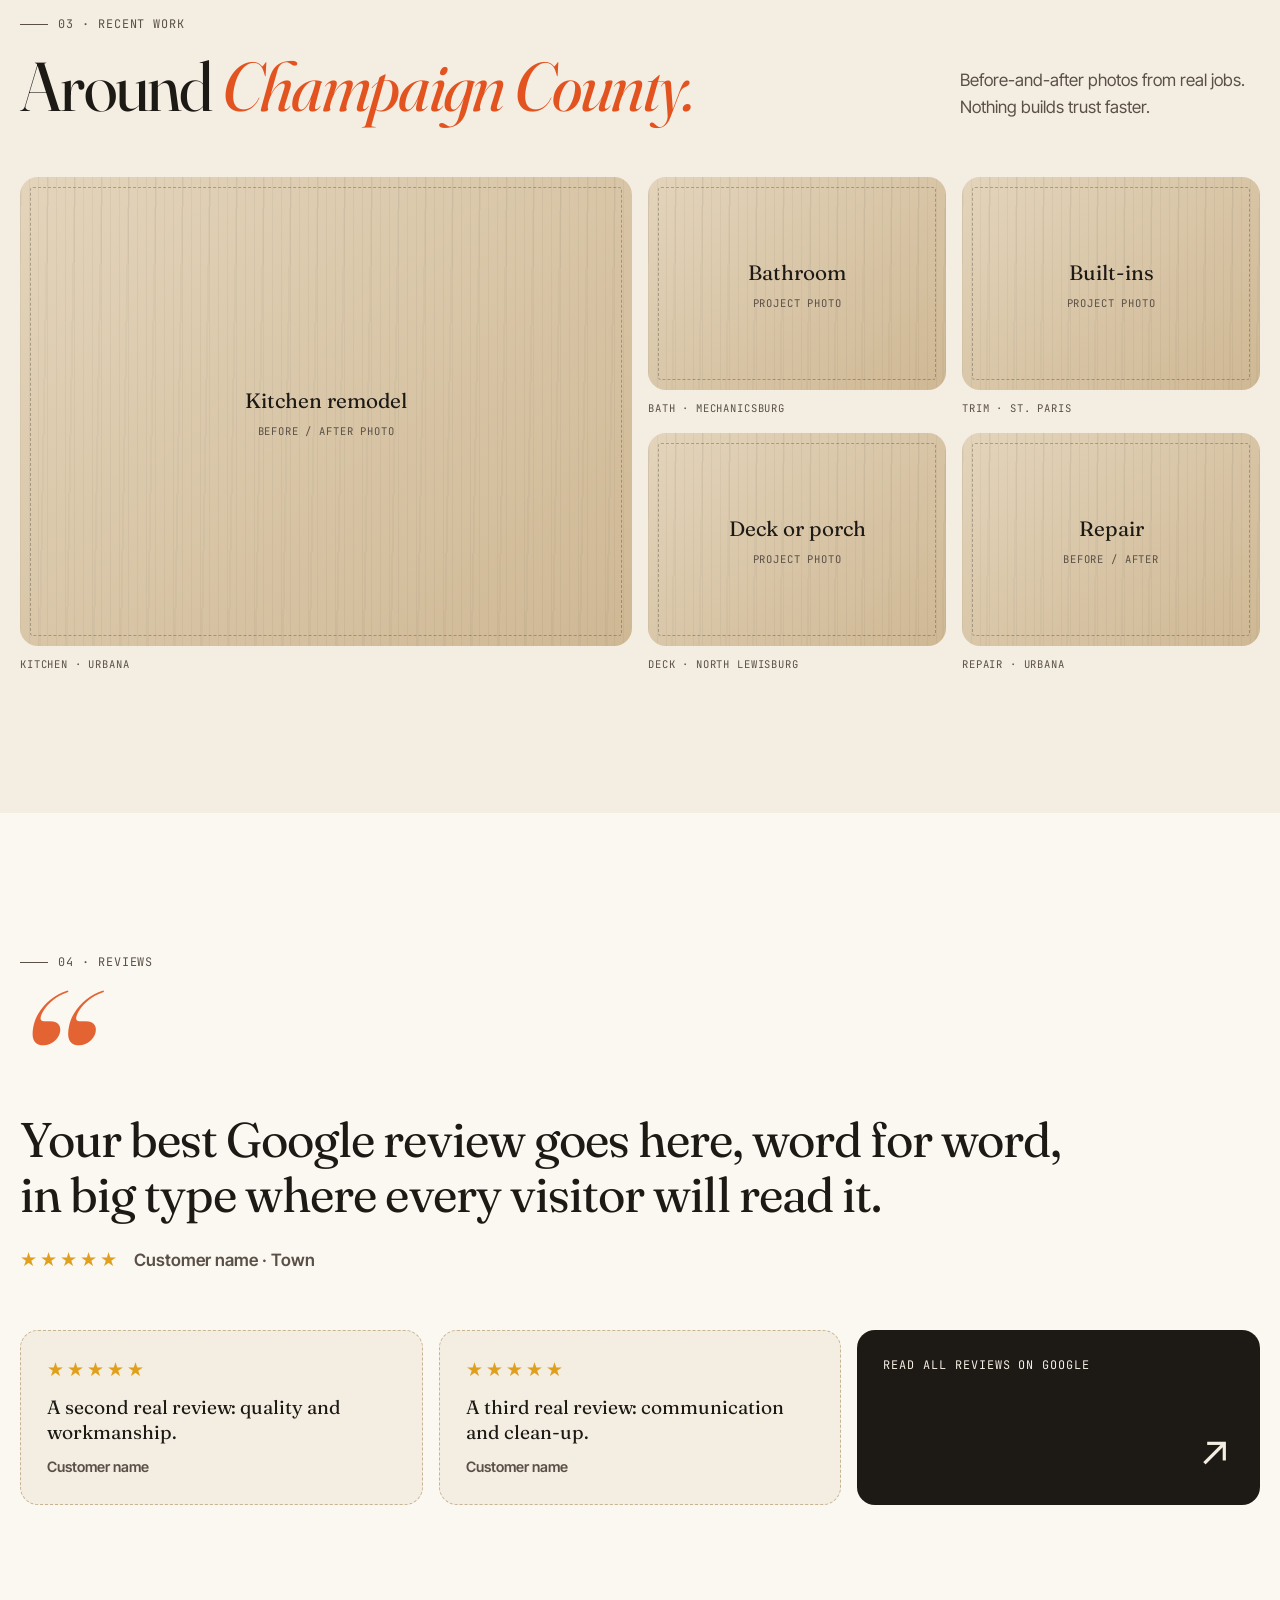
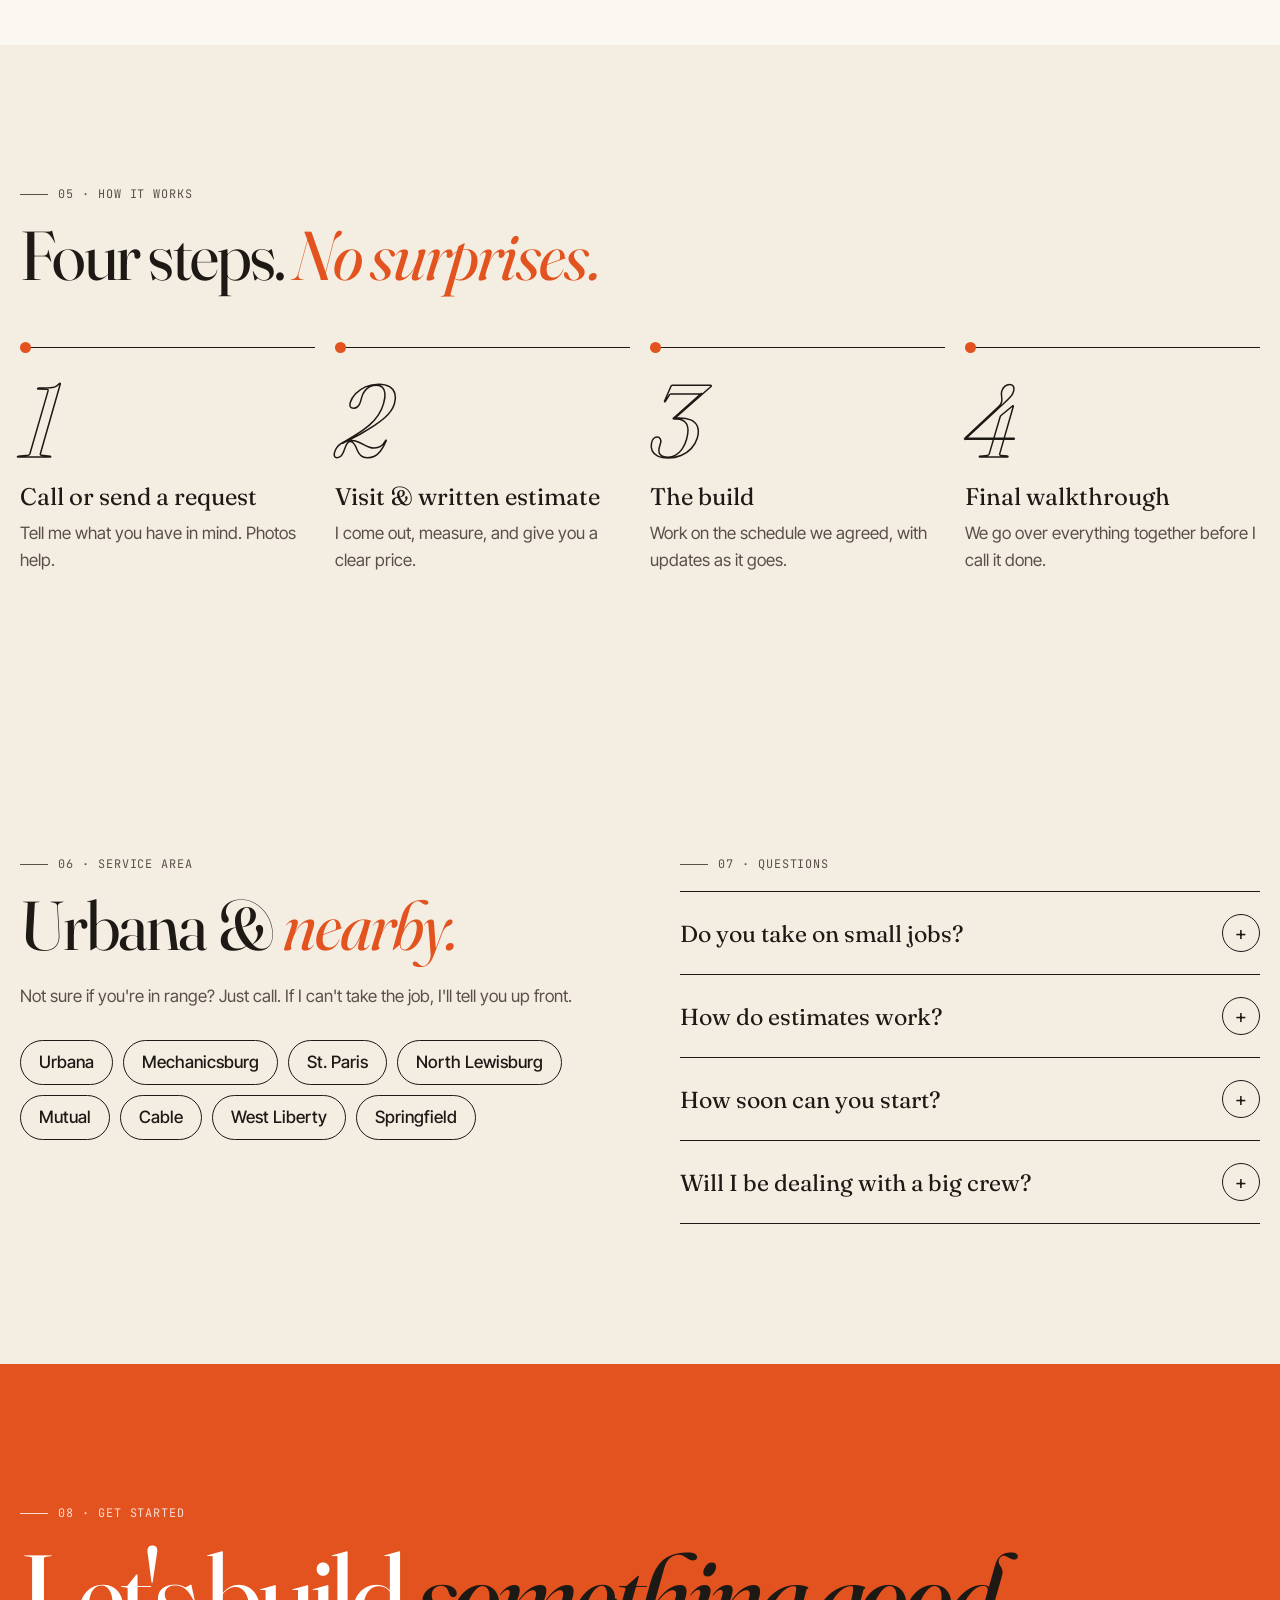
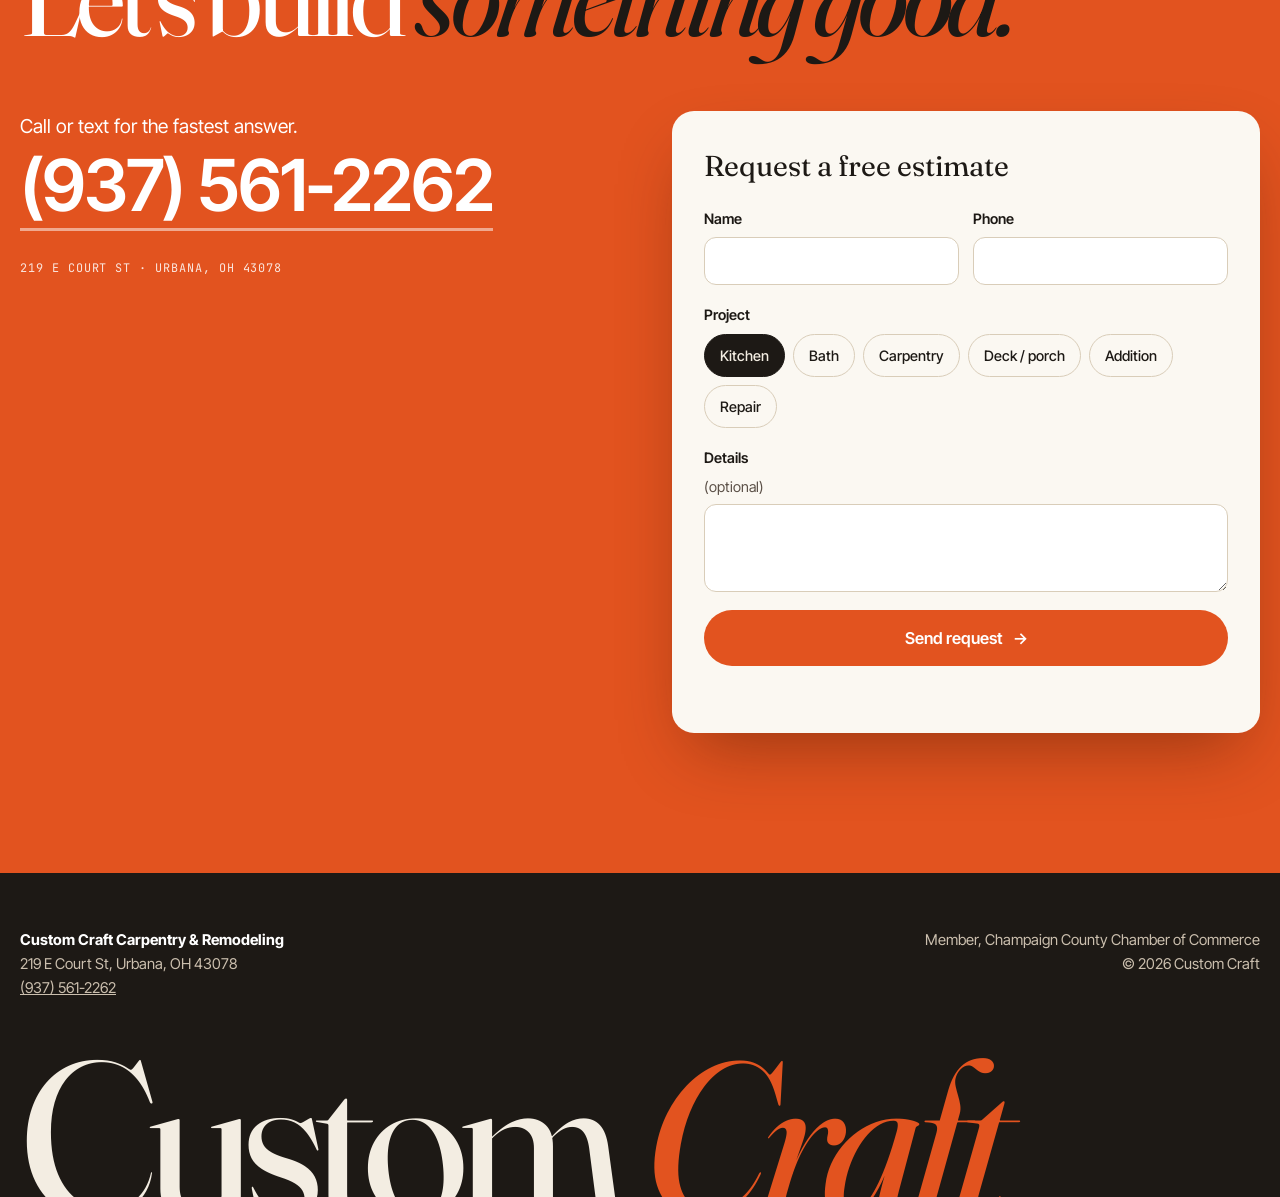
==== commit 22d3e536: "Redesign Custom Craft demo with editorial, craft-themed look; add creative design study Co-Authored-" ====
--- a/demos/custom-craft/index.html
+++ b/demos/custom-craft/index.html
@@ -5,279 +5,273 @@
   <meta name="viewport" content="width=device-width, initial-scale=1">
   <!-- DEMO ONLY: remove the noindex line when this goes live on the client's domain -->
   <meta name="robots" content="noindex, nofollow">
-  <title>Custom Craft Carpentry &amp; Remodeling | Remodeling &amp; Carpentry in Urbana, OH</title>
+  <title>Custom Craft Carpentry &amp; Remodeling | Urbana, OH</title>
   <meta name="description" content="Kitchen and bath remodels, finish carpentry, decks and repairs in Urbana and Champaign County, Ohio. Work directly with the craftsman. Call (937) 561-2262.">
+  <meta name="theme-color" content="#f3ede2">
   <link rel="icon" href="favicon.svg" type="image/svg+xml">
   <link rel="preconnect" href="https://fonts.googleapis.com">
   <link rel="preconnect" href="https://fonts.gstatic.com" crossorigin>
-  <link href="https://fonts.googleapis.com/css2?family=Fraunces:opsz,wght@9..144,500;9..144,700&family=Inter:wght@400;500;600;700&display=swap" rel="stylesheet">
+  <link href="https://fonts.googleapis.com/css2?family=Fraunces:ital,opsz,wght@0,9..144,400;0,9..144,600;1,9..144,400;1,9..144,600&family=Inter+Tight:wght@400;500;600;700&family=JetBrains+Mono:wght@500&display=swap" rel="stylesheet">
   <link rel="stylesheet" href="styles.css">
+  <script>document.documentElement.classList.add('js');</script>
   <script type="application/ld+json">
   {
     "@context": "https://schema.org",
     "@type": "HomeAndConstructionBusiness",
     "name": "Custom Craft Carpentry and Remodeling",
     "telephone": "+1-937-561-2262",
-    "address": {
-      "@type": "PostalAddress",
-      "streetAddress": "219 E Court St",
-      "addressLocality": "Urbana",
-      "addressRegion": "OH",
-      "postalCode": "43078",
-      "addressCountry": "US"
-    },
-    "areaServed": ["Urbana", "Champaign County", "Mechanicsburg", "St. Paris", "North Lewisburg", "Mutual", "West Liberty", "Springfield"],
+    "address": {"@type": "PostalAddress", "streetAddress": "219 E Court St", "addressLocality": "Urbana", "addressRegion": "OH", "postalCode": "43078", "addressCountry": "US"},
+    "areaServed": ["Urbana", "Champaign County", "Mechanicsburg", "St. Paris", "North Lewisburg", "Mutual", "Cable", "West Liberty", "Springfield"],
     "url": "https://www.customcraftremodel.com/"
   }
   </script>
 </head>
 <body>
 
-  <div class="demo-banner" role="note">
-    <strong>Demo concept</strong> prepared for Custom Craft Carpentry &amp; Remodeling. This is not a live site.
-  </div>
+  <div class="demo-banner" role="note"><strong>Demo concept</strong> prepared for Custom Craft Carpentry &amp; Remodeling. This is not a live site.</div>
 
   <header class="site-header">
     <div class="wrap header-inner">
-      <a href="#top" class="brand" aria-label="Custom Craft Carpentry and Remodeling, home">
-        <svg class="brand-mark" viewBox="0 0 40 40" aria-hidden="true"><rect x="2" y="2" width="36" height="36" rx="8" fill="currentColor"/><path d="M10 27 L20 11 L30 27" fill="none" stroke="var(--paper)" stroke-width="3" stroke-linejoin="round"/><path d="M14 27h12" stroke="var(--accent-soft)" stroke-width="3" stroke-linecap="round"/></svg>
-        <span class="brand-text"><span class="brand-name">Custom Craft</span><span class="brand-sub">Carpentry &amp; Remodeling</span></span>
+      <a href="#top" class="logo" aria-label="Custom Craft, home">
+        <svg viewBox="0 0 40 40" aria-hidden="true"><rect width="40" height="40" rx="10" fill="var(--ink)"/><path d="M11 28 20 12l9 16" fill="none" stroke="var(--cream)" stroke-width="3" stroke-linejoin="round"/><path d="M14.5 28h11" stroke="var(--accent)" stroke-width="3" stroke-linecap="round"/></svg>
+        <span>Custom Craft</span>
       </a>
       <nav class="nav" aria-label="Main">
         <a href="#services">Services</a>
         <a href="#work">Work</a>
-        <a href="#process">How it works</a>
+        <a href="#process">Process</a>
         <a href="#faq">FAQ</a>
       </nav>
-      <a class="header-phone" href="tel:+19375612262">
-        <svg viewBox="0 0 24 24" aria-hidden="true"><path d="M6.6 10.8a15.2 15.2 0 0 0 6.6 6.6l2.2-2.2a1 1 0 0 1 1-.25 11.4 11.4 0 0 0 3.6.57 1 1 0 0 1 1 1V20a1 1 0 0 1-1 1A17 17 0 0 1 3 4a1 1 0 0 1 1-1h3.5a1 1 0 0 1 1 1c0 1.25.2 2.45.57 3.57a1 1 0 0 1-.25 1z" fill="currentColor"/></svg>
-        <span>(937) 561-2262</span>
+      <a class="pill-phone" href="tel:+19375612262">
+        <span class="live-dot" aria-hidden="true"></span>
+        <span class="pill-label">(937) 561-2262</span>
+        <span class="pill-short">Call</span>
       </a>
     </div>
   </header>
 
   <main id="top">
 
+    <!-- HERO -->
     <section class="hero">
-      <div class="wrap hero-inner">
-        <div class="hero-copy">
-          <p class="eyebrow">Urbana &amp; Champaign County, Ohio</p>
-          <h1>Remodeling and carpentry, built by the craftsman you talk to.</h1>
-          <p class="lede">Kitchens, bathrooms, trim, decks and the repairs that have been waiting too long. One local craftsman from the first phone call to the final walkthrough.</p>
-          <div class="hero-actions">
-            <a class="btn btn-primary" href="tel:+19375612262">Call (937) 561-2262</a>
-            <a class="btn btn-ghost" href="#estimate">Request a free estimate</a>
+      <div class="wrap">
+        <p class="mono hero-meta reveal"><span>Urbana, Ohio</span><span>219 E Court St</span><span>Carpentry &amp; Remodeling</span></p>
+        <h1 class="hero-title">
+          <span class="line reveal">Built by the</span>
+          <span class="line reveal"><em>craftsman</em> you</span>
+          <span class="line reveal">talk to.</span>
+        </h1>
+
+        <div class="hero-grid">
+          <div class="hero-copy reveal">
+            <p class="lede">Kitchens, baths, trim, decks and the repairs that have waited too long. One local craftsman from the first call to the final walkthrough. No crews and no hand-offs.</p>
+            <div class="actions">
+              <a class="btn btn-accent" href="tel:+19375612262">Call (937) 561-2262 <span aria-hidden="true">→</span></a>
+              <a class="btn btn-line" href="#estimate">Get a free estimate</a>
+            </div>
           </div>
-          <ul class="trust-row">
-            <li><span class="dot"></span>Based on E Court St, Urbana</li>
-            <li><span class="dot"></span>Champaign County Chamber member</li>
-            <li><span class="dot"></span>One craftsman, start to finish</li>
+
+          <figure class="hero-frame reveal" aria-label="Placeholder for a featured project photo">
+            <span class="tape tape-l" aria-hidden="true"></span><span class="tape tape-r" aria-hidden="true"></span>
+            <div class="slot">
+              <span class="slot-title">Your best finished project</span>
+              <span class="mono slot-sub">Featured photo goes here</span>
+            </div>
+            <figcaption class="mono">Fig. 01 · Kitchen remodel, Urbana</figcaption>
+            <div class="badge" aria-hidden="true">
+              <svg viewBox="0 0 200 200">
+                <defs><path id="circ" d="M100,100 m-78,0 a78,78 0 1,1 156,0 a78,78 0 1,1 -156,0"/></defs>
+                <text><textPath href="#circ">ONE CRAFTSMAN · START TO FINISH · URBANA, OHIO · </textPath></text>
+              </svg>
+              <span class="badge-core">CC</span>
+            </div>
+          </figure>
+        </div>
+      </div>
+
+      <div class="ruler" aria-hidden="true"><div class="ruler-track"></div></div>
+    </section>
+
+    <!-- MARQUEE -->
+    <div class="marquee" aria-label="Services: kitchens, bathrooms, trim and built-ins, decks and porches, additions, repairs">
+      <div class="marquee-track" aria-hidden="true">
+        <span>Kitchens</span><i>✦</i><span>Bathrooms</span><i>✦</i><span>Trim &amp; built-ins</span><i>✦</i><span>Decks &amp; porches</span><i>✦</i><span>Additions</span><i>✦</i><span>Repairs</span><i>✦</i>
+        <span>Kitchens</span><i>✦</i><span>Bathrooms</span><i>✦</i><span>Trim &amp; built-ins</span><i>✦</i><span>Decks &amp; porches</span><i>✦</i><span>Additions</span><i>✦</i><span>Repairs</span><i>✦</i>
+      </div>
+    </div>
+
+    <!-- SERVICES -->
+    <section id="services" class="section">
+      <div class="wrap">
+        <div class="head reveal">
+          <p class="mono kicker">01 · Services</p>
+          <h2>Residential remodeling, <em>start to finish.</em></h2>
+        </div>
+        <ol class="svc-list">
+          <li class="svc reveal"><span class="mono svc-n">01</span><h3>Kitchen remodels</h3><p>Cabinets, counters, layouts and lighting, planned around how your family actually cooks.</p><span class="svc-arrow" aria-hidden="true">↗</span></li>
+          <li class="svc reveal"><span class="mono svc-n">02</span><h3>Bathroom remodels</h3><p>Showers, vanities, tile and floors. Updates that make a small room work harder.</p><span class="svc-arrow" aria-hidden="true">↗</span></li>
+          <li class="svc reveal"><span class="mono svc-n">03</span><h3>Finish carpentry &amp; trim</h3><p>Crown, baseboard, wainscoting, built-ins and doors, cut and fitted tight.</p><span class="svc-arrow" aria-hidden="true">↗</span></li>
+          <li class="svc reveal"><span class="mono svc-n">04</span><h3>Decks &amp; porches</h3><p>New builds, rebuilds and repairs for the part of the house you live in all summer.</p><span class="svc-arrow" aria-hidden="true">↗</span></li>
+          <li class="svc reveal"><span class="mono svc-n">05</span><h3>Additions &amp; framing</h3><p>More room for a growing household, framed and finished to match the house you have.</p><span class="svc-arrow" aria-hidden="true">↗</span></li>
+          <li class="svc reveal"><span class="mono svc-n">06</span><h3>Repairs &amp; small jobs</h3><p>Rot, drywall, stairs, railings. The list you've been meaning to get to.</p><span class="svc-arrow" aria-hidden="true">↗</span></li>
+        </ol>
+      </div>
+    </section>
+
+    <!-- BLUEPRINT -->
+    <section class="blueprint">
+      <div class="wrap bp-grid">
+        <div class="bp-copy">
+          <p class="mono kicker reveal">02 · Why a solo craftsman</p>
+          <h2 class="reveal">The person who quotes your job is the person who <em>builds it.</em></h2>
+          <ul class="bp-points">
+            <li class="reveal"><span class="mono">A</span><div><strong>No hand-offs.</strong> You won't explain your project three times to three different crews.</div></li>
+            <li class="reveal"><span class="mono">B</span><div><strong>Straight answers.</strong> A written estimate, a clear schedule and a number that reaches the builder.</div></li>
+            <li class="reveal"><span class="mono">C</span><div><strong>Local and accountable.</strong> Based on Court Street in Urbana. Your neighbors are my customers.</div></li>
           </ul>
         </div>
-        <figure class="hero-photo photo-slot" aria-label="Placeholder for a featured project photo">
-          <div class="photo-slot-inner">
-            <svg viewBox="0 0 64 64" aria-hidden="true"><rect x="6" y="14" width="52" height="38" rx="4" fill="none" stroke="currentColor" stroke-width="2.5"/><circle cx="22" cy="28" r="5" fill="none" stroke="currentColor" stroke-width="2.5"/><path d="M8 48l16-14 10 9 8-6 14 11" fill="none" stroke="currentColor" stroke-width="2.5" stroke-linejoin="round"/></svg>
-            <span>Your best finished project</span>
-            <small>Featured photo goes here</small>
+        <figure class="bp-drawing" aria-hidden="true">
+          <svg viewBox="0 0 420 340" class="draw">
+            <g class="dim">
+              <path d="M40 316 H380"/><path d="M40 308 v16 M380 308 v16"/>
+              <path d="M398 120 V300"/><path d="M390 120 h16 M390 300 h16"/>
+            </g>
+            <g class="house">
+              <path d="M60 300 V150 L210 50 L360 150 V300 Z"/>
+              <path d="M40 162 L210 40 L380 162"/>
+              <path d="M180 300 V220 H240 V300"/>
+              <path d="M90 180 H150 V240 H90 Z M120 180 V240 M90 210 H150"/>
+              <path d="M270 180 H330 V240 H270 Z M300 180 V240 M270 210 H330"/>
+              <path d="M185 120 a25 25 0 1 1 50 0 a25 25 0 1 1 -50 0 M210 95 V145 M185 120 H235"/>
+              <path d="M290 95 V60 H320 V115"/>
+            </g>
+          </svg>
+          <figcaption class="mono"><span>Elev. A: Front</span><span>Scale 1/4" = 1'-0"</span></figcaption>
+          <span class="mono dim-label dim-w">24'-0"</span>
+          <span class="mono dim-label dim-h">16'-6"</span>
+        </figure>
+      </div>
+    </section>
+
+    <!-- WORK -->
+    <section id="work" class="section">
+      <div class="wrap">
+        <div class="head head-row reveal">
+          <div>
+            <p class="mono kicker">03 · Recent work</p>
+            <h2>Around <em>Champaign County.</em></h2>
           </div>
+          <p class="head-note">Before-and-after photos from real jobs. Nothing builds trust faster.</p>
+        </div>
+        <div class="bento">
+          <figure class="tile t-big reveal"><div class="slot"><span class="slot-title">Kitchen remodel</span><span class="mono slot-sub">Before / after photo</span></div><figcaption class="mono">Kitchen · Urbana</figcaption></figure>
+          <figure class="tile reveal"><div class="slot"><span class="slot-title">Bathroom</span><span class="mono slot-sub">Project photo</span></div><figcaption class="mono">Bath · Mechanicsburg</figcaption></figure>
+          <figure class="tile reveal"><div class="slot"><span class="slot-title">Built-ins</span><span class="mono slot-sub">Project photo</span></div><figcaption class="mono">Trim · St. Paris</figcaption></figure>
+          <figure class="tile reveal"><div class="slot"><span class="slot-title">Deck or porch</span><span class="mono slot-sub">Project photo</span></div><figcaption class="mono">Deck · North Lewisburg</figcaption></figure>
+          <figure class="tile reveal"><div class="slot"><span class="slot-title">Repair</span><span class="mono slot-sub">Before / after</span></div><figcaption class="mono">Repair · Urbana</figcaption></figure>
+        </div>
+      </div>
+    </section>
+
+    <!-- REVIEWS -->
+    <section class="section reviews-sec">
+      <div class="wrap">
+        <p class="mono kicker reveal">04 · Reviews</p>
+        <figure class="big-quote reveal">
+          <span class="qmark" aria-hidden="true">“</span>
+          <blockquote>Your best Google review goes here, word for word, in big type where every visitor will read it.</blockquote>
+          <figcaption><span class="stars" aria-hidden="true">★★★★★</span> Customer name · Town</figcaption>
         </figure>
-      </div>
-    </section>
-
-    <section id="services" class="section">
-      <div class="wrap">
-        <div class="section-head">
-          <p class="eyebrow">What I build</p>
-          <h2>Residential remodeling and construction</h2>
-          <p>From a full kitchen to a sticking door, every job gets the same care.</p>
-        </div>
-        <div class="services">
-          <article class="service">
-            <svg viewBox="0 0 48 48" aria-hidden="true"><rect x="6" y="20" width="36" height="22" rx="2"/><path d="M6 28h36M18 20v22M30 20v22M10 8h28v8H10z"/></svg>
-            <h3>Kitchen remodels</h3>
-            <p>Cabinets, counters, layouts and lighting, planned around how your family actually cooks.</p>
-          </article>
-          <article class="service">
-            <svg viewBox="0 0 48 48" aria-hidden="true"><path d="M8 24h32v6a10 10 0 0 1-10 10H18A10 10 0 0 1 8 30z"/><path d="M12 24V10a4 4 0 0 1 8 0M14 40l-2 4M34 40l2 4"/></svg>
-            <h3>Bathroom remodels</h3>
-            <p>Showers, vanities, tile and flooring. Updates that make a small room work harder.</p>
-          </article>
-          <article class="service">
-            <svg viewBox="0 0 48 48" aria-hidden="true"><path d="M6 40h36M10 40V14h28v26M10 20h28M16 14V8h16v6"/></svg>
-            <h3>Finish carpentry &amp; trim</h3>
-            <p>Crown molding, baseboard, wainscoting, built-ins and doors, cut and fitted tight.</p>
-          </article>
-          <article class="service">
-            <svg viewBox="0 0 48 48" aria-hidden="true"><path d="M4 30h40M8 30v12M40 30v12M24 30v12M8 22l16-12 16 12M12 22v8M36 22v8"/></svg>
-            <h3>Decks &amp; porches</h3>
-            <p>New builds, rebuilds and repairs so you can enjoy the outdoors at home.</p>
-          </article>
-          <article class="service">
-            <svg viewBox="0 0 48 48" aria-hidden="true"><path d="M6 42V22L24 8l18 14v20M6 42h36M14 42V28M24 42V28M34 42V28M14 28h20"/></svg>
-            <h3>Additions &amp; framing</h3>
-            <p>More room for a growing household, framed and finished to match the house you have.</p>
-          </article>
-          <article class="service">
-            <svg viewBox="0 0 48 48" aria-hidden="true"><path d="M30 6a10 10 0 0 0-9 14L7 34a4 4 0 0 0 6 6l14-14A10 10 0 0 0 41 17l-6 6-6-2-2-6z"/></svg>
-            <h3>Repairs &amp; small jobs</h3>
-            <p>Rot, drywall, doors, stairs and railings. The list you've been meaning to get to.</p>
-          </article>
-        </div>
-      </div>
-    </section>
-
-    <section class="section band">
-      <div class="wrap why">
-        <div>
-          <p class="eyebrow">Why work with a solo craftsman</p>
-          <h2>The person who quotes your job is the person who builds it.</h2>
-        </div>
-        <ul class="why-list">
-          <li><strong>No hand-offs.</strong> You won't explain your project three times to three different crews.</li>
-          <li><strong>Straight answers.</strong> A written estimate, a clear schedule, and a phone number that reaches the builder.</li>
-          <li><strong>Local and accountable.</strong> Based right here in Urbana. Your neighbors are my customers.</li>
-        </ul>
-      </div>
-    </section>
-
-    <section id="work" class="section">
-      <div class="wrap">
-        <div class="section-head">
-          <p class="eyebrow">Recent work</p>
-          <h2>Projects around Champaign County</h2>
-          <p>Before-and-after photos from real jobs. Nothing builds trust faster.</p>
-        </div>
-        <div class="gallery">
-          <figure class="photo-slot"><div class="photo-slot-inner"><span>Kitchen project</span><small>Before / after photo</small></div></figure>
-          <figure class="photo-slot"><div class="photo-slot-inner"><span>Bathroom project</span><small>Before / after photo</small></div></figure>
-          <figure class="photo-slot"><div class="photo-slot-inner"><span>Trim &amp; built-ins</span><small>Project photo</small></div></figure>
-          <figure class="photo-slot"><div class="photo-slot-inner"><span>Deck or porch</span><small>Project photo</small></div></figure>
-          <figure class="photo-slot"><div class="photo-slot-inner"><span>Addition or framing</span><small>Project photo</small></div></figure>
-          <figure class="photo-slot"><div class="photo-slot-inner"><span>Repair job</span><small>Before / after photo</small></div></figure>
-        </div>
-      </div>
-    </section>
-
-    <section class="section band-soft">
-      <div class="wrap">
-        <div class="section-head">
-          <p class="eyebrow">What homeowners say</p>
-          <h2>Reviews from real customers</h2>
-          <p>Your Google reviews are shown here, with names and star ratings, so new customers can see your track record at a glance.</p>
-        </div>
-        <div class="reviews">
-          <figure class="review review-slot">
-            <div class="stars" aria-hidden="true">★★★★★</div>
-            <blockquote>Your customer's review goes here, word for word from Google.</blockquote>
-            <figcaption>Customer name · Town</figcaption>
-          </figure>
-          <figure class="review review-slot">
-            <div class="stars" aria-hidden="true">★★★★★</div>
-            <blockquote>A second real review. We'll pick the ones that mention quality, communication and clean-up.</blockquote>
-            <figcaption>Customer name · Town</figcaption>
-          </figure>
-          <figure class="review review-slot">
-            <div class="stars" aria-hidden="true">★★★★★</div>
-            <blockquote>A third review, plus a link to all of your reviews on Google.</blockquote>
-            <figcaption>Customer name · Town</figcaption>
-          </figure>
-        </div>
-      </div>
-    </section>
-
-    <section id="process" class="section">
-      <div class="wrap">
-        <div class="section-head">
-          <p class="eyebrow">How it works</p>
-          <h2>Four simple steps</h2>
+        <div class="mini-reviews">
+          <figure class="mini reveal"><span class="stars" aria-hidden="true">★★★★★</span><blockquote>A second real review: quality and workmanship.</blockquote><figcaption>Customer name</figcaption></figure>
+          <figure class="mini reveal"><span class="stars" aria-hidden="true">★★★★★</span><blockquote>A third real review: communication and clean-up.</blockquote><figcaption>Customer name</figcaption></figure>
+          <a class="mini mini-link reveal" href="#"><span class="mono">Read all reviews on Google</span><span class="arrow" aria-hidden="true">↗</span></a>
+        </div>
+      </div>
+    </section>
+
+    <!-- PROCESS -->
+    <section id="process" class="section process">
+      <div class="wrap">
+        <div class="head reveal">
+          <p class="mono kicker">05 · How it works</p>
+          <h2>Four steps. <em>No surprises.</em></h2>
         </div>
         <ol class="steps">
-          <li><span class="step-num">1</span><h3>Call or send a request</h3><p>Tell me what you have in mind. Photos help.</p></li>
-          <li><span class="step-num">2</span><h3>Visit &amp; written estimate</h3><p>I come out, measure, and give you a clear price.</p></li>
-          <li><span class="step-num">3</span><h3>The build</h3><p>Work on the schedule we agreed, with updates as it goes.</p></li>
-          <li><span class="step-num">4</span><h3>Final walkthrough</h3><p>We go over everything together before I call it done.</p></li>
+          <li class="reveal"><span class="step-n">1</span><h3>Call or send a request</h3><p>Tell me what you have in mind. Photos help.</p></li>
+          <li class="reveal"><span class="step-n">2</span><h3>Visit &amp; written estimate</h3><p>I come out, measure, and give you a clear price.</p></li>
+          <li class="reveal"><span class="step-n">3</span><h3>The build</h3><p>Work on the schedule we agreed, with updates as it goes.</p></li>
+          <li class="reveal"><span class="step-n">4</span><h3>Final walkthrough</h3><p>We go over everything together before I call it done.</p></li>
         </ol>
       </div>
     </section>
 
-    <section class="section band-soft">
-      <div class="wrap area">
-        <div>
-          <p class="eyebrow">Service area</p>
-          <h2>Serving Urbana and nearby towns</h2>
-          <p>Not sure if you're in range? Just call. If I can't take the job, I'll tell you up front.</p>
-        </div>
-        <ul class="chips">
-          <li>Urbana</li><li>Mechanicsburg</li><li>St. Paris</li><li>North Lewisburg</li><li>Mutual</li><li>Cable</li><li>West Liberty</li><li>Springfield</li><li>Champaign County</li>
-        </ul>
-      </div>
-    </section>
-
+    <!-- AREA + FAQ -->
     <section id="faq" class="section">
-      <div class="wrap narrow">
-        <div class="section-head">
-          <p class="eyebrow">Questions</p>
-          <h2>Frequently asked</h2>
-        </div>
-        <details>
-          <summary>Do you take on small jobs?</summary>
-          <p>Yes. Repairs and small carpentry jobs are welcome. Call and describe the job, and I'll tell you honestly whether it's a fit.</p>
-        </details>
-        <details>
-          <summary>How do estimates work?</summary>
-          <p>I visit the home, look at the space and talk through what you want. Then you get a written estimate so you know what to expect before any work starts.</p>
-        </details>
-        <details>
-          <summary>How soon can you start?</summary>
-          <p>It depends on the season and the size of the job. Call for the current schedule. I'll give you a realistic start date, not a guess.</p>
-        </details>
-        <details>
-          <summary>Will I be dealing with a big crew?</summary>
-          <p>No. Custom Craft is a solo operation, so you work with the same person from the estimate to the final walkthrough.</p>
-        </details>
-      </div>
-    </section>
-
-    <section id="estimate" class="section cta">
-      <div class="wrap cta-inner">
-        <div class="cta-copy">
-          <h2>Ready to get your project started?</h2>
-          <p>Call or text for the fastest answer, or send a request and I'll get back to you.</p>
-          <a class="btn btn-light" href="tel:+19375612262">Call (937) 561-2262</a>
-          <address>
-            Custom Craft Carpentry &amp; Remodeling<br>
-            219 E Court St, Urbana, OH 43078
-          </address>
-        </div>
-        <form class="estimate-form" id="estimate-form">
-          <h3>Request a free estimate</h3>
-          <label>Name<input name="name" autocomplete="name" required></label>
-          <label>Phone<input name="phone" type="tel" autocomplete="tel" required></label>
-          <label>Project type
-            <select name="type">
-              <option>Kitchen remodel</option><option>Bathroom remodel</option><option>Trim / carpentry</option><option>Deck or porch</option><option>Addition / framing</option><option>Repair / small job</option><option>Something else</option>
-            </select>
-          </label>
-          <label>Tell me about it <span class="opt">(optional)</span><textarea name="message" rows="3"></textarea></label>
-          <button class="btn btn-primary" type="submit">Send request</button>
-          <p class="form-note" id="form-note" role="status"></p>
-        </form>
+      <div class="wrap two-col">
+        <div class="reveal">
+          <p class="mono kicker">06 · Service area</p>
+          <h2>Urbana &amp; <em>nearby.</em></h2>
+          <p class="muted">Not sure if you're in range? Just call. If I can't take the job, I'll tell you up front.</p>
+          <ul class="chips">
+            <li>Urbana</li><li>Mechanicsburg</li><li>St. Paris</li><li>North Lewisburg</li><li>Mutual</li><li>Cable</li><li>West Liberty</li><li>Springfield</li>
+          </ul>
+        </div>
+        <div class="faq reveal">
+          <p class="mono kicker">07 · Questions</p>
+          <details><summary>Do you take on small jobs?</summary><p>Yes. Repairs and small carpentry jobs are welcome. Call and describe the job, and I'll tell you honestly whether it's a fit.</p></details>
+          <details><summary>How do estimates work?</summary><p>I visit, look at the space and talk through what you want. Then you get a written estimate before any work starts.</p></details>
+          <details><summary>How soon can you start?</summary><p>It depends on the season and the size of the job. Call for the current schedule and you'll get a realistic date, not a guess.</p></details>
+          <details><summary>Will I be dealing with a big crew?</summary><p>No. Custom Craft is a solo operation, so you work with the same person from estimate to walkthrough.</p></details>
+        </div>
+      </div>
+    </section>
+
+    <!-- CTA -->
+    <section id="estimate" class="cta">
+      <div class="wrap">
+        <p class="mono kicker reveal">08 · Get started</p>
+        <h2 class="cta-title reveal">Let's build <em>something good.</em></h2>
+        <div class="cta-grid">
+          <div class="cta-call reveal">
+            <p>Call or text for the fastest answer.</p>
+            <a class="big-phone" href="tel:+19375612262">(937) 561&#8209;2262</a>
+            <address class="mono">219 E Court St · Urbana, OH 43078</address>
+          </div>
+          <form class="form reveal" id="estimate-form">
+            <h3>Request a free estimate</h3>
+            <div class="row">
+              <label>Name<input name="name" autocomplete="name" required></label>
+              <label>Phone<input name="phone" type="tel" autocomplete="tel" required></label>
+            </div>
+            <fieldset>
+              <legend>Project</legend>
+              <div class="choice">
+                <label><input type="radio" name="type" value="Kitchen" checked><span>Kitchen</span></label>
+                <label><input type="radio" name="type" value="Bath"><span>Bath</span></label>
+                <label><input type="radio" name="type" value="Carpentry"><span>Carpentry</span></label>
+                <label><input type="radio" name="type" value="Deck"><span>Deck / porch</span></label>
+                <label><input type="radio" name="type" value="Addition"><span>Addition</span></label>
+                <label><input type="radio" name="type" value="Repair"><span>Repair</span></label>
+              </div>
+            </fieldset>
+            <label>Details <span class="opt">(optional)</span><textarea name="message" rows="3"></textarea></label>
+            <button class="btn btn-accent" type="submit">Send request <span aria-hidden="true">→</span></button>
+            <p class="form-note" id="form-note" role="status"></p>
+          </form>
+        </div>
       </div>
     </section>
 
   </main>
 
-  <footer class="site-footer">
-    <div class="wrap footer-inner">
-      <div>
-        <strong>Custom Craft Carpentry &amp; Remodeling</strong><br>
-        219 E Court St, Urbana, OH 43078<br>
-        <a href="tel:+19375612262">(937) 561-2262</a>
-      </div>
-      <div class="footer-meta">
-        Member, Champaign County Chamber of Commerce<br>
-        © <span id="year">2026</span> Custom Craft Carpentry &amp; Remodeling
-      </div>
+  <footer class="footer">
+    <div class="wrap">
+      <div class="footer-top">
+        <div><strong>Custom Craft Carpentry &amp; Remodeling</strong><br>219 E Court St, Urbana, OH 43078<br><a href="tel:+19375612262">(937) 561-2262</a></div>
+        <div class="footer-meta">Member, Champaign County Chamber of Commerce<br>© <span id="year">2026</span> Custom Craft</div>
+      </div>
+      <p class="footer-mark" aria-hidden="true">Custom <em>Craft</em></p>
     </div>
   </footer>
 
--- a/demos/custom-craft/styles.css
+++ b/demos/custom-craft/styles.css
@@ -1,242 +1,315 @@
 :root {
-  --paper: #f7f2ea;
-  --paper-2: #efe6d8;
-  --ink: #2a211b;
-  --ink-2: #5a4c41;
-  --line: #e0d4c3;
-  --accent: #b4572e;
-  --accent-dark: #8f4222;
-  --accent-soft: #e7a57f;
-  --walnut: #3a2b21;
-  --radius: 14px;
-  --shadow: 0 1px 2px rgba(42,33,27,.06), 0 8px 24px rgba(42,33,27,.08);
+  --cream: #f3ede2;
+  --cream-2: #eae1d1;
+  --paper: #fbf8f2;
+  --ink: #1d1915;
+  --ink-2: #5b5047;
+  --line: #d9cdb9;
+  --accent: #e2531f;
+  --accent-dark: #b9400f;
+  --bp: #16314f;
+  --bp-line: rgba(196, 220, 245, .14);
+  --bp-ink: #cfe0f2;
+  --r: 18px;
   --serif: "Fraunces", Georgia, serif;
-  --sans: "Inter", system-ui, -apple-system, "Segoe UI", sans-serif;
+  --sans: "Inter Tight", system-ui, -apple-system, "Segoe UI", sans-serif;
+  --mono: "JetBrains Mono", ui-monospace, Menlo, monospace;
+  --ease: cubic-bezier(.2, .7, .2, 1);
 }
 
 * { box-sizing: border-box; }
 html { scroll-behavior: smooth; -webkit-text-size-adjust: 100%; }
-body {
-  margin: 0;
-  background: var(--paper);
-  color: var(--ink);
-  font: 400 17px/1.6 var(--sans);
-  -webkit-font-smoothing: antialiased;
-}
-img, svg { display: block; max-width: 100%; }
+body { margin: 0; background: var(--cream); color: var(--ink); font: 400 17px/1.6 var(--sans); -webkit-font-smoothing: antialiased; overflow-x: hidden; }
 a { color: inherit; }
-h1, h2, h3 { font-family: var(--serif); font-weight: 700; line-height: 1.12; margin: 0 0 .5em; letter-spacing: -.01em; }
-h1 { font-size: clamp(2.1rem, 5.2vw, 3.6rem); }
-h2 { font-size: clamp(1.6rem, 3.4vw, 2.4rem); }
-h3 { font-size: 1.18rem; font-weight: 500; }
+h1, h2, h3 { margin: 0; font-weight: 400; }
+h2 { font-family: var(--serif); font-size: clamp(2.2rem, 5.4vw, 4.4rem); line-height: 1; letter-spacing: -.025em; font-variation-settings: "opsz" 144; }
+h2 em, h1 em, .cta-title em, .footer-mark em { font-style: italic; color: var(--accent); }
 p { margin: 0 0 1em; }
-
-.wrap { width: min(1140px, 100% - 32px); margin-inline: auto; }
-.narrow { width: min(760px, 100% - 32px); }
+.wrap { width: min(1240px, 100% - 40px); margin-inline: auto; }
+.mono { font-family: var(--mono); font-size: .74rem; letter-spacing: .08em; text-transform: uppercase; }
+.kicker { color: var(--ink-2); margin-bottom: 18px; display: flex; align-items: center; gap: 10px; }
+.kicker::before { content: ""; width: 28px; height: 1px; background: currentColor; }
+.muted { color: var(--ink-2); }
+
+/* Reveal on scroll (only when JS is running) */
+.js .reveal { opacity: 0; transform: translateY(28px); transition: opacity .9s var(--ease), transform .9s var(--ease); }
+.js .reveal.in { opacity: 1; transform: none; }
 
 /* Demo banner */
-.demo-banner {
-  background: var(--walnut); color: #f3e7d8;
-  font-size: 13px; text-align: center; padding: 7px 16px;
-}
+.demo-banner { background: var(--ink); color: #e8dccb; font-size: 13px; text-align: center; padding: 7px 16px; }
 
 /* Header */
-.site-header {
-  position: sticky; top: 0; z-index: 20;
-  background: rgba(247,242,234,.92);
-  backdrop-filter: saturate(1.4) blur(10px);
-  border-bottom: 1px solid var(--line);
-}
-.header-inner { display: flex; align-items: center; gap: 24px; height: 68px; }
-.brand { display: flex; align-items: center; gap: 10px; text-decoration: none; color: var(--walnut); }
-.brand-mark { width: 38px; height: 38px; flex: none; }
-.brand-text { display: flex; flex-direction: column; line-height: 1.05; }
-.brand-name { font-family: var(--serif); font-weight: 700; font-size: 1.2rem; }
-.brand-sub { font-size: .72rem; letter-spacing: .08em; text-transform: uppercase; color: var(--ink-2); }
-.nav { display: flex; gap: 22px; margin-left: auto; }
-.nav a { text-decoration: none; font-weight: 500; font-size: .95rem; color: var(--ink-2); }
-.nav a:hover { color: var(--accent); }
-.header-phone {
-  display: inline-flex; align-items: center; gap: 8px;
-  background: var(--accent); color: #fff; text-decoration: none;
-  font-weight: 600; padding: 10px 16px; border-radius: 999px; white-space: nowrap;
-}
-.header-phone svg { width: 18px; height: 18px; }
-.header-phone:hover { background: var(--accent-dark); }
+.site-header { position: sticky; top: 0; z-index: 30; padding: 12px 0; }
+.header-inner {
+  display: flex; align-items: center; gap: 20px;
+  background: rgba(251, 248, 242, .78); backdrop-filter: blur(14px) saturate(1.3);
+  border: 1px solid rgba(29, 25, 21, .08); border-radius: 999px; padding: 8px 8px 8px 14px;
+  box-shadow: 0 6px 24px rgba(29, 25, 21, .06);
+}
+.logo { display: flex; align-items: center; gap: 10px; text-decoration: none; font-family: var(--serif); font-weight: 600; font-size: 1.15rem; }
+.logo svg { width: 34px; height: 34px; }
+.nav { display: flex; gap: 4px; margin-left: auto; }
+.nav a { text-decoration: none; font-weight: 500; font-size: .95rem; padding: 8px 14px; border-radius: 999px; transition: background .2s; }
+.nav a:hover { background: var(--cream-2); }
+.pill-phone { display: inline-flex; align-items: center; gap: 10px; background: var(--ink); color: var(--cream); text-decoration: none; font-weight: 600; padding: 11px 18px; border-radius: 999px; transition: background .2s; }
+.pill-phone:hover { background: var(--accent); }
+.pill-short { display: none; }
+.live-dot { width: 8px; height: 8px; border-radius: 50%; background: #5fd38a; box-shadow: 0 0 0 0 rgba(95, 211, 138, .6); animation: pulse 2.2s infinite; }
+@keyframes pulse { 70% { box-shadow: 0 0 0 8px rgba(95, 211, 138, 0); } 100% { box-shadow: 0 0 0 0 rgba(95, 211, 138, 0); } }
 
 /* Buttons */
-.btn {
-  display: inline-flex; align-items: center; justify-content: center;
-  min-height: 52px; padding: 0 24px; border-radius: 999px;
-  font: 600 1rem var(--sans); text-decoration: none; cursor: pointer;
-  border: 2px solid transparent; transition: background .15s, color .15s, border-color .15s;
-}
-.btn-primary { background: var(--accent); color: #fff; }
-.btn-primary:hover { background: var(--accent-dark); }
-.btn-ghost { border-color: var(--walnut); color: var(--walnut); }
-.btn-ghost:hover { background: var(--walnut); color: var(--paper); }
-.btn-light { background: var(--paper); color: var(--walnut); }
-.btn-light:hover { background: #fff; }
-
-.eyebrow {
-  font-size: .78rem; font-weight: 700; letter-spacing: .12em; text-transform: uppercase;
-  color: var(--accent); margin-bottom: .8em;
-}
+.btn { display: inline-flex; align-items: center; justify-content: center; gap: 10px; min-height: 56px; padding: 0 26px; border-radius: 999px; font: 600 1.02rem var(--sans); text-decoration: none; cursor: pointer; border: 1.5px solid transparent; transition: transform .25s var(--ease), background .2s, color .2s; }
+.btn:hover { transform: translateY(-2px); }
+.btn-accent { background: var(--accent); color: #fff; }
+.btn-accent:hover { background: var(--accent-dark); }
+.btn-line { border-color: var(--ink); color: var(--ink); }
+.btn-line:hover { background: var(--ink); color: var(--cream); }
 
 /* Hero */
-.hero { padding: 56px 0 72px; }
-.hero-inner { display: grid; grid-template-columns: 1.1fr .9fr; gap: 56px; align-items: center; }
-.lede { font-size: 1.15rem; color: var(--ink-2); max-width: 34em; }
-.hero-actions { display: flex; flex-wrap: wrap; gap: 12px; margin: 28px 0 26px; }
-.trust-row { list-style: none; padding: 0; margin: 0; display: flex; flex-wrap: wrap; gap: 10px 22px; font-size: .92rem; color: var(--ink-2); }
-.trust-row li { display: flex; align-items: center; gap: 8px; }
-.dot { width: 8px; height: 8px; border-radius: 50%; background: var(--accent); flex: none; }
-
-/* Photo placeholders */
-.photo-slot {
-  margin: 0; border-radius: var(--radius); overflow: hidden; position: relative;
+.hero { position: relative; padding: 48px 0 0; }
+.hero-meta { display: flex; flex-wrap: wrap; gap: 8px 28px; color: var(--ink-2); margin-bottom: 26px; }
+.hero-meta span::before { content: "+ "; color: var(--accent); }
+.hero-title { font-family: var(--serif); font-size: clamp(3.2rem, 8.4vw, 7.4rem); line-height: .9; letter-spacing: -.045em; font-variation-settings: "opsz" 144; }
+.hero-title .line { display: block; }
+.hero-title .line:nth-child(2) { padding-left: .9em; }
+.hero-title .line:nth-child(2).in { transition-delay: .08s; }
+.hero-title .line:nth-child(3).in { transition-delay: .16s; }
+.hero-grid { position: relative; display: grid; grid-template-columns: 1fr 1fr; gap: 72px; align-items: start; margin-top: 40px; padding-bottom: 72px; }
+.hero-copy { padding-top: 8px; }
+.lede { font-size: 1.22rem; line-height: 1.55; color: var(--ink-2); max-width: 30em; }
+.actions { display: flex; flex-wrap: wrap; gap: 12px; margin-top: 30px; }
+
+/* Framed photo with tape */
+.hero-frame { position: relative; margin: -170px 0 0; background: var(--paper); padding: 14px 14px 12px; border-radius: 6px; box-shadow: 0 30px 60px -20px rgba(29, 25, 21, .28), 0 2px 6px rgba(29, 25, 21, .08); transform: rotate(1.6deg); }
+.js .hero-frame.reveal { transform: translateY(28px) rotate(1.6deg); }
+.js .hero-frame.reveal.in { transform: rotate(1.6deg); }
+.hero-frame .slot { aspect-ratio: 5 / 4; }
+.hero-frame figcaption { margin-top: 10px; color: var(--ink-2); font-size: .68rem; }
+.tape { position: absolute; top: -12px; width: 92px; height: 26px; background: rgba(226, 83, 31, .82); z-index: 2; }
+.tape-l { left: 18px; transform: rotate(-8deg); }
+.tape-r { right: 18px; transform: rotate(7deg); background: rgba(29, 25, 21, .78); }
+
+/* Placeholder slot */
+.slot {
+  position: relative; display: flex; flex-direction: column; align-items: center; justify-content: center; gap: 6px; text-align: center; padding: 16px; border-radius: 4px; color: var(--ink-2);
   background:
-    repeating-linear-gradient(92deg, rgba(58,43,33,.05) 0 2px, transparent 2px 11px),
-    repeating-linear-gradient(88deg, rgba(58,43,33,.04) 0 1px, transparent 1px 23px),
-    linear-gradient(135deg, #e9dcc8, #dcc8ad);
-  border: 1px dashed #c4ab8b;
-  aspect-ratio: 4 / 3;
-}
-.hero-photo { aspect-ratio: 4 / 5; box-shadow: var(--shadow); }
-.photo-slot-inner {
-  position: absolute; inset: 0; display: flex; flex-direction: column;
-  align-items: center; justify-content: center; text-align: center; gap: 4px;
-  color: #7a6450; padding: 16px;
-}
-.photo-slot-inner svg { width: 56px; height: 56px; margin-bottom: 6px; opacity: .8; }
-.photo-slot-inner span { font-family: var(--serif); font-size: 1.15rem; color: var(--walnut); }
-.photo-slot-inner small { font-size: .8rem; letter-spacing: .04em; text-transform: uppercase; }
+    repeating-linear-gradient(90deg, rgba(29,25,21,.045) 0 1px, transparent 1px 9px),
+    repeating-linear-gradient(91deg, rgba(29,25,21,.03) 0 2px, transparent 2px 27px),
+    linear-gradient(140deg, #e3d4bb, #cfb894);
+  overflow: hidden;
+}
+.slot::after { content: ""; position: absolute; inset: 10px; border: 1px dashed rgba(29, 25, 21, .28); border-radius: 3px; pointer-events: none; }
+.slot-title { font-family: var(--serif); font-size: 1.3rem; color: var(--ink); }
+.slot-sub { font-size: .66rem; }
+
+/* Spinning badge */
+.badge { position: absolute; right: -46px; bottom: -58px; width: 150px; height: 150px; display: grid; place-items: center; z-index: 3; }
+.badge svg { position: absolute; inset: 0; animation: spin 22s linear infinite; }
+.badge text { font: 600 15.5px var(--mono); letter-spacing: 2.4px; fill: var(--ink); }
+.badge-core { width: 66px; height: 66px; border-radius: 50%; background: var(--accent); color: #fff; display: grid; place-items: center; font: italic 600 1.5rem var(--serif); }
+@keyframes spin { to { transform: rotate(360deg); } }
+
+/* Ruler */
+.ruler { height: 46px; border-top: 1.5px solid var(--ink); border-bottom: 1.5px solid var(--ink); background: #e9c46a; overflow: hidden; }
+.ruler-track {
+  height: 100%; width: calc(100% + 96px);
+  background:
+    linear-gradient(var(--ink), var(--ink)) 0 0 / 1.5px 22px repeat-x,
+    repeating-linear-gradient(90deg, var(--ink) 0 1.5px, transparent 1.5px 12px) 0 0 / 100% 10px no-repeat,
+    repeating-linear-gradient(90deg, var(--ink) 0 1.5px, transparent 1.5px 48px) 0 0 / 100% 16px no-repeat,
+    repeating-linear-gradient(90deg, var(--ink) 0 1.5px, transparent 1.5px 96px) 0 0 / 100% 26px no-repeat;
+  animation: slide 6s linear infinite;
+}
+@keyframes slide { to { transform: translateX(-96px); } }
+
+/* Marquee */
+.marquee { background: var(--ink); color: var(--cream); overflow: hidden; padding: 22px 0; }
+.marquee-track { display: flex; gap: 32px; width: max-content; animation: marquee 34s linear infinite; font-family: var(--serif); font-size: clamp(1.6rem, 3.4vw, 2.6rem); font-style: italic; white-space: nowrap; align-items: center; }
+.marquee-track i { font-style: normal; color: var(--accent); font-size: .6em; }
+@keyframes marquee { to { transform: translateX(-50%); } }
 
 /* Sections */
-.section { padding: 80px 0; }
-.band { background: var(--walnut); color: #f3e7d8; }
-.band .eyebrow { color: var(--accent-soft); }
-.band-soft { background: var(--paper-2); }
-.section-head { max-width: 640px; margin-bottom: 40px; }
-.section-head p:last-child { color: var(--ink-2); }
-
-/* Services */
-.services { display: grid; grid-template-columns: repeat(3, 1fr); gap: 20px; }
-.service {
-  background: #fffdf9; border: 1px solid var(--line); border-radius: var(--radius);
-  padding: 28px; transition: transform .15s, box-shadow .15s;
-}
-.service:hover { transform: translateY(-2px); box-shadow: var(--shadow); }
-.service svg { width: 44px; height: 44px; fill: none; stroke: var(--accent); stroke-width: 2.2; stroke-linejoin: round; stroke-linecap: round; margin-bottom: 16px; }
-.service p { color: var(--ink-2); margin: 0; font-size: .97rem; }
-
-/* Why */
-.why { display: grid; grid-template-columns: 1fr 1fr; gap: 56px; align-items: start; }
-.why h2 { color: #fff; }
-.why-list { list-style: none; margin: 0; padding: 0; display: grid; gap: 20px; }
-.why-list li { padding-left: 22px; border-left: 3px solid var(--accent); }
-.why-list strong { color: #fff; display: block; font-size: 1.05rem; }
-
-/* Gallery */
-.gallery { display: grid; grid-template-columns: repeat(3, 1fr); gap: 16px; }
+.section { padding: clamp(80px, 11vw, 140px) 0; }
+.head { margin-bottom: 56px; max-width: 900px; }
+.head-row { max-width: none; display: flex; justify-content: space-between; align-items: end; gap: 40px; }
+.head-note { max-width: 300px; color: var(--ink-2); margin: 0; }
+
+/* Services list */
+.svc-list { list-style: none; margin: 0; padding: 0; border-top: 1.5px solid var(--ink); }
+.svc { position: relative; display: grid; grid-template-columns: 80px 1.1fr 1fr 48px; gap: 24px; align-items: center; padding: 30px 0; border-bottom: 1px solid var(--line); cursor: default; }
+.svc::before { content: ""; position: absolute; inset: 0; background: var(--paper); transform: scaleY(0); transform-origin: bottom; transition: transform .45s var(--ease); z-index: -1; border-radius: 4px; }
+.svc:hover::before { transform: scaleY(1); }
+.svc-n { color: var(--accent); }
+.svc h3 { font-family: var(--serif); font-size: clamp(1.6rem, 3vw, 2.5rem); line-height: 1.05; letter-spacing: -.02em; transition: transform .45s var(--ease); }
+.svc:hover h3 { transform: translateX(10px); font-style: italic; }
+.svc p { margin: 0; color: var(--ink-2); }
+.svc-arrow { justify-self: end; width: 46px; height: 46px; border-radius: 50%; border: 1.5px solid var(--ink); display: grid; place-items: center; font-size: 1.2rem; transition: background .3s, color .3s, transform .45s var(--ease); }
+.svc:hover .svc-arrow { background: var(--accent); border-color: var(--accent); color: #fff; transform: rotate(45deg); }
+
+/* Blueprint */
+.blueprint {
+  background-color: var(--bp); color: var(--bp-ink); padding: clamp(80px, 11vw, 140px) 0;
+  background-image: linear-gradient(var(--bp-line) 1px, transparent 1px), linear-gradient(90deg, var(--bp-line) 1px, transparent 1px), linear-gradient(rgba(196,220,245,.06) 1px, transparent 1px), linear-gradient(90deg, rgba(196,220,245,.06) 1px, transparent 1px);
+  background-size: 96px 96px, 96px 96px, 24px 24px, 24px 24px;
+}
+.blueprint .kicker { color: #8fb2d6; }
+.blueprint h2 { color: #fff; }
+.blueprint h2 em { color: #ffb38f; }
+.bp-grid { display: grid; grid-template-columns: 1.1fr .9fr; gap: 64px; align-items: center; }
+.bp-points { list-style: none; padding: 0; margin: 48px 0 0; display: grid; gap: 22px; }
+.bp-points li { display: grid; grid-template-columns: 40px 1fr; gap: 16px; align-items: start; padding-top: 20px; border-top: 1px solid rgba(207, 224, 242, .2); }
+.bp-points .mono { width: 32px; height: 32px; border: 1px solid #8fb2d6; border-radius: 50%; display: grid; place-items: center; color: #fff; }
+.bp-points strong { color: #fff; font-weight: 600; }
+.bp-drawing { position: relative; margin: 0; }
+.draw { width: 100%; height: auto; overflow: visible; }
+.draw path { fill: none; stroke: #e8f1fb; stroke-width: 2; stroke-linejoin: round; stroke-linecap: round; }
+.draw .dim path { stroke: #ffb38f; stroke-width: 1.2; }
+.js .draw path { stroke-dasharray: 1400; stroke-dashoffset: 1400; transition: stroke-dashoffset 2.6s var(--ease); }
+.js .draw.in path { stroke-dashoffset: 0; }
+.bp-drawing figcaption { display: flex; justify-content: space-between; margin-top: 18px; padding-top: 12px; border-top: 1px dashed rgba(207, 224, 242, .35); color: #8fb2d6; }
+.dim-label { position: absolute; color: #ffb38f; font-size: .66rem; }
+.dim-w { left: 50%; bottom: 46px; transform: translateX(-50%); background: var(--bp); padding: 0 6px; }
+.dim-h { right: -6px; top: 56%; transform: rotate(90deg); background: var(--bp); padding: 0 6px; }
+
+/* Bento */
+.bento { display: grid; grid-template-columns: repeat(4, 1fr); grid-auto-rows: 240px; gap: 16px; }
+.tile { margin: 0; display: flex; flex-direction: column; gap: 10px; }
+.tile .slot { flex: 1; border-radius: var(--r); transition: transform .6s var(--ease); }
+.tile:hover .slot { transform: scale(.985); }
+.tile figcaption { color: var(--ink-2); font-size: .66rem; }
+.t-big { grid-column: span 2; grid-row: span 2; }
+.t-wide { grid-column: span 2; }
 
 /* Reviews */
-.reviews { display: grid; grid-template-columns: repeat(3, 1fr); gap: 20px; }
-.review {
-  margin: 0; background: #fffdf9; border-radius: var(--radius); padding: 26px;
-  border: 1px solid var(--line);
-}
-.review-slot { border-style: dashed; border-color: #c4ab8b; }
-.stars { color: #d69a2d; letter-spacing: 3px; font-size: 1.1rem; margin-bottom: 10px; }
-.review blockquote { margin: 0 0 14px; font-family: var(--serif); font-size: 1.08rem; line-height: 1.45; color: var(--ink-2); font-style: italic; }
-.review figcaption { font-size: .88rem; font-weight: 600; color: var(--ink-2); }
-
-/* Steps */
-.steps { list-style: none; padding: 0; margin: 0; display: grid; grid-template-columns: repeat(4, 1fr); gap: 20px; counter-reset: s; }
-.steps li { position: relative; padding-top: 8px; }
-.step-num {
-  display: inline-grid; place-items: center; width: 44px; height: 44px; border-radius: 50%;
-  background: var(--accent); color: #fff; font: 700 1.1rem var(--serif); margin-bottom: 14px;
-}
+.reviews-sec { background: var(--paper); }
+.big-quote { position: relative; margin: 40px 0 56px; max-width: 1060px; }
+.qmark { position: absolute; left: -.06em; top: -.2em; font: italic 600 clamp(8rem, 16vw, 14rem) / 1 var(--serif); color: var(--accent); opacity: .9; }
+.big-quote blockquote { margin: 0; padding-top: clamp(60px, 8vw, 100px); font-family: var(--serif); font-size: clamp(1.8rem, 3.8vw, 3.2rem); line-height: 1.12; letter-spacing: -.02em; }
+.big-quote figcaption { margin-top: 26px; font-weight: 600; display: flex; gap: 14px; align-items: center; color: var(--ink-2); }
+.stars { color: #e0a01e; letter-spacing: 3px; }
+.mini-reviews { display: grid; grid-template-columns: repeat(3, 1fr); gap: 16px; }
+.mini { margin: 0; padding: 26px; border-radius: var(--r); background: var(--cream); border: 1px dashed #c8b493; display: flex; flex-direction: column; gap: 10px; }
+.mini blockquote { margin: 0; font-family: var(--serif); font-size: 1.2rem; line-height: 1.3; }
+.mini figcaption { font-weight: 600; font-size: .9rem; color: var(--ink-2); }
+.mini-link { background: var(--ink); color: var(--cream); border: 0; text-decoration: none; justify-content: space-between; transition: background .3s; }
+.mini-link:hover { background: var(--accent); }
+.mini-link .arrow { font-size: 2.6rem; line-height: 1; align-self: flex-end; }
+
+/* Process */
+.steps { list-style: none; margin: 0; padding: 0; display: grid; grid-template-columns: repeat(4, 1fr); gap: 20px; position: relative; }
+.steps li { position: relative; padding: 26px 0 0; border-top: 1.5px solid var(--ink); }
+.steps li::before { content: ""; position: absolute; top: -6px; left: 0; width: 11px; height: 11px; border-radius: 50%; background: var(--accent); }
+.step-n { display: block; font: italic 400 clamp(4.5rem, 8vw, 7rem) / .9 var(--serif); color: transparent; -webkit-text-stroke: 1.5px var(--ink); margin-bottom: 18px; }
+.steps h3 { font-family: var(--serif); font-size: 1.5rem; line-height: 1.1; margin-bottom: 10px; }
 .steps p { color: var(--ink-2); margin: 0; }
-
-/* Area */
-.area { display: grid; grid-template-columns: 1fr 1fr; gap: 48px; align-items: center; }
-.area p { color: var(--ink-2); }
-.chips { list-style: none; margin: 0; padding: 0; display: flex; flex-wrap: wrap; gap: 10px; }
-.chips li { background: #fffdf9; border: 1px solid var(--line); padding: 8px 16px; border-radius: 999px; font-weight: 500; font-size: .95rem; }
-
-/* FAQ */
-details { border-bottom: 1px solid var(--line); padding: 18px 0; }
-summary { cursor: pointer; font-weight: 600; font-size: 1.05rem; list-style: none; display: flex; justify-content: space-between; gap: 16px; }
+.steps li:nth-child(2).in { transition-delay: .1s; } .steps li:nth-child(3).in { transition-delay: .2s; } .steps li:nth-child(4).in { transition-delay: .3s; }
+
+/* Area + FAQ */
+.two-col { display: grid; grid-template-columns: 1fr 1fr; gap: 80px; align-items: start; }
+.two-col h2 { margin-bottom: 22px; }
+.chips { list-style: none; margin: 30px 0 0; padding: 0; display: flex; flex-wrap: wrap; gap: 10px; }
+.chips li { border: 1.5px solid var(--ink); padding: 8px 18px; border-radius: 999px; font-weight: 500; transition: background .2s, color .2s; }
+.chips li:hover { background: var(--ink); color: var(--cream); }
+details { border-top: 1.5px solid var(--ink); padding: 22px 0; }
+details:last-child { border-bottom: 1.5px solid var(--ink); }
+summary { cursor: pointer; list-style: none; display: flex; justify-content: space-between; align-items: center; gap: 16px; font-family: var(--serif); font-size: 1.45rem; line-height: 1.2; }
 summary::-webkit-details-marker { display: none; }
-summary::after { content: "+"; color: var(--accent); font-size: 1.4rem; line-height: 1; }
-details[open] summary::after { content: "–"; }
-details p { margin: 12px 0 0; color: var(--ink-2); }
-
-/* CTA + form */
-.cta { background: var(--accent); color: #fff; }
-.cta-inner { display: grid; grid-template-columns: 1fr 1fr; gap: 56px; align-items: center; }
-.cta h2 { color: #fff; }
-.cta-copy p { font-size: 1.1rem; opacity: .95; }
-.cta address { font-style: normal; margin-top: 28px; opacity: .9; font-size: .95rem; }
-.estimate-form {
-  background: var(--paper); color: var(--ink); border-radius: var(--radius); padding: 30px;
-  box-shadow: 0 20px 50px rgba(0,0,0,.18); display: grid; gap: 14px;
-}
-.estimate-form h3 { font-size: 1.4rem; margin: 0 0 4px; font-weight: 700; }
-.estimate-form label { display: grid; gap: 6px; font-weight: 600; font-size: .92rem; }
+summary::after { content: "+"; flex: none; width: 36px; height: 36px; border-radius: 50%; border: 1.5px solid var(--ink); display: grid; place-items: center; font: 400 1.2rem var(--sans); transition: transform .35s var(--ease), background .2s; }
+details[open] summary::after { transform: rotate(45deg); background: var(--accent); border-color: var(--accent); color: #fff; }
+details p { margin: 14px 0 0; color: var(--ink-2); max-width: 36em; }
+
+/* CTA */
+.cta { background: var(--accent); color: #fff; padding: clamp(80px, 11vw, 140px) 0; position: relative; overflow: hidden; }
+.cta .kicker { color: rgba(255, 255, 255, .8); }
+.cta-title { font-family: var(--serif); font-size: clamp(3rem, 9vw, 8.5rem); line-height: .92; letter-spacing: -.045em; margin-bottom: 64px; }
+.cta-title em { color: var(--ink); }
+.cta-grid { display: grid; grid-template-columns: 1fr 1fr; gap: 64px; align-items: start; }
+.cta-call p { font-size: 1.2rem; margin-bottom: 8px; }
+.big-phone { display: inline-block; font: 600 clamp(2.4rem, 5.6vw, 4.8rem) / 1 var(--sans); letter-spacing: -.03em; text-decoration: none; border-bottom: 3px solid rgba(255, 255, 255, .5); padding-bottom: 6px; transition: border-color .2s; }
+.big-phone:hover { border-color: #fff; }
+.cta address { font-style: normal; margin-top: 28px; opacity: .85; }
+.form { background: var(--paper); color: var(--ink); border-radius: 22px; padding: 32px; display: grid; gap: 18px; box-shadow: 0 30px 70px -20px rgba(60, 20, 0, .45); }
+.form h3 { font-family: var(--serif); font-size: 1.8rem; }
+.form .row { display: grid; grid-template-columns: 1fr 1fr; gap: 14px; }
+.form label { display: grid; gap: 6px; font-weight: 600; font-size: .9rem; }
 .opt { font-weight: 400; color: var(--ink-2); }
-.estimate-form input, .estimate-form select, .estimate-form textarea {
-  font: 400 1rem var(--sans); padding: 12px 14px; border-radius: 10px;
-  border: 1px solid #cdbca5; background: #fffdf9; color: var(--ink); width: 100%;
-}
-.estimate-form input:focus, .estimate-form select:focus, .estimate-form textarea:focus { outline: 2px solid var(--accent); outline-offset: 1px; border-color: var(--accent); }
+.form input:not([type=radio]), .form textarea { font: 400 1rem var(--sans); padding: 13px 14px; border-radius: 12px; border: 1.5px solid var(--line); background: #fff; color: var(--ink); width: 100%; transition: border-color .2s; }
+.form input:focus, .form textarea:focus { outline: none; border-color: var(--accent); }
+fieldset { border: 0; padding: 0; margin: 0; }
+legend { font-weight: 600; font-size: .9rem; margin-bottom: 8px; padding: 0; }
+.choice { display: flex; flex-wrap: wrap; gap: 8px; }
+.choice label { display: block; }
+.choice input { position: absolute; opacity: 0; pointer-events: none; }
+.choice span { display: inline-block; padding: 9px 15px; border-radius: 999px; border: 1.5px solid var(--line); font-weight: 500; cursor: pointer; transition: all .2s; }
+.choice input:checked + span { background: var(--ink); border-color: var(--ink); color: var(--cream); }
+.choice input:focus-visible + span { outline: 2px solid var(--accent); outline-offset: 2px; }
 .form-note { margin: 0; font-size: .92rem; color: var(--accent-dark); min-height: 1.2em; }
 
 /* Footer */
-.site-footer { background: var(--walnut); color: #d9c9b5; padding: 40px 0 110px; font-size: .92rem; }
-.site-footer strong { color: #fff; }
-.footer-inner { display: flex; justify-content: space-between; gap: 24px; flex-wrap: wrap; }
+.footer { background: var(--ink); color: #cbbfae; padding: 56px 0 0; overflow: hidden; font-size: .93rem; }
+.footer strong { color: #fff; }
+.footer-top { display: flex; justify-content: space-between; gap: 24px; flex-wrap: wrap; }
 .footer-meta { text-align: right; }
-
-/* Mobile sticky bar */
+.footer-mark { font-family: var(--serif); font-size: clamp(4rem, 17vw, 16rem); line-height: .8; letter-spacing: -.05em; color: var(--cream); margin: 48px 0 -.12em; white-space: nowrap; }
+
+/* Mobile bar */
 .mobile-bar { display: none; }
 
-@media (max-width: 960px) {
+@media (max-width: 1000px) {
   .nav { display: none; }
-  .header-phone { margin-left: auto; }
-  .services, .gallery, .reviews { grid-template-columns: repeat(2, 1fr); }
-  .steps { grid-template-columns: repeat(2, 1fr); }
-}
-
-@media (max-width: 720px) {
+  .pill-phone { margin-left: auto; }
+  .hero-grid, .bp-grid, .two-col, .cta-grid { grid-template-columns: 1fr; gap: 48px; }
+  .hero-frame { margin-top: 0; }
+  .badge { left: auto; right: -14px; bottom: auto; top: -64px; width: 120px; height: 120px; }
+  .badge-core { width: 52px; height: 52px; font-size: 1.2rem; }
+  .svc { grid-template-columns: 56px 1fr 46px; }
+  .svc p { grid-column: 2 / 3; }
+  .svc-arrow { grid-row: 1; grid-column: 3; }
+  .steps { grid-template-columns: 1fr 1fr; row-gap: 48px; }
+  .head-row { flex-direction: column; align-items: start; }
+}
+
+@media (max-width: 640px) {
   body { font-size: 16px; }
-  .header-inner { height: 60px; }
-  .header-phone span { display: none; }
-  .header-phone { padding: 10px; }
-  .hero { padding: 32px 0 48px; }
-  .hero-inner, .why, .area, .cta-inner { grid-template-columns: 1fr; gap: 32px; }
-  .hero-photo { aspect-ratio: 16 / 10; }
-  .hero-actions .btn { flex: 1 1 100%; }
-  .section { padding: 56px 0; }
-  .services, .reviews { grid-template-columns: 1fr; }
-  .gallery { grid-template-columns: 1fr 1fr; gap: 10px; }
-  .gallery .photo-slot-inner span { font-size: .95rem; }
-  .gallery .photo-slot-inner small { font-size: .68rem; }
-  .steps { grid-template-columns: 1fr; }
+  .wrap { width: calc(100% - 32px); }
+  .site-header { padding: 8px 0; }
+  .pill-label { display: none; }
+  .pill-short { display: inline; }
+  .hero { padding-top: 28px; }
+  .hero-title { font-size: clamp(3rem, 15.5vw, 5rem); }
+  .hero-title .line:nth-child(2) { padding-left: 0; }
+  .hero-grid { margin-top: 28px; padding-bottom: 56px; }
+  .lede { font-size: 1.08rem; }
+  .actions .btn { flex: 1 1 100%; }
+  .badge { display: none; }
+  .svc { grid-template-columns: 1fr 46px; gap: 10px 16px; padding: 24px 0; }
+  .svc-n { grid-column: 1 / -1; }
+  .svc h3 { grid-column: 1; }
+  .svc p { grid-column: 1 / -1; }
+  .svc-arrow { grid-row: 2; grid-column: 2; width: 40px; height: 40px; }
+  .bento { grid-template-columns: 1fr 1fr; grid-auto-rows: 170px; gap: 10px; }
+  .t-big { grid-column: span 2; grid-row: span 2; }
+  .t-wide { grid-column: span 2; }
+  .slot-title { font-size: 1.05rem; }
+  .mini-reviews { grid-template-columns: 1fr; }
+  .steps { grid-template-columns: 1fr; row-gap: 36px; }
+  .form { padding: 22px; }
+  .form .row { grid-template-columns: 1fr; }
   .footer-meta { text-align: left; }
+  .footer { padding-bottom: 76px; }
+  .dim-h { right: -16px; }
   .mobile-bar {
-    display: grid; grid-template-columns: 1fr 1fr; gap: 8px;
-    position: fixed; left: 0; right: 0; bottom: 0; z-index: 30;
-    padding: 10px 12px calc(10px + env(safe-area-inset-bottom));
-    background: rgba(247,242,234,.96); border-top: 1px solid var(--line);
-    backdrop-filter: blur(8px);
+    display: grid; grid-template-columns: 1fr 1fr; gap: 8px; position: fixed; left: 0; right: 0; bottom: 0; z-index: 40;
+    padding: 10px 12px calc(10px + env(safe-area-inset-bottom)); background: rgba(243, 237, 226, .92); backdrop-filter: blur(10px); border-top: 1px solid var(--line);
   }
-  .mobile-bar a {
-    display: flex; align-items: center; justify-content: center; min-height: 48px;
-    border-radius: 999px; font-weight: 700; text-decoration: none;
-  }
+  .mobile-bar a { display: flex; align-items: center; justify-content: center; min-height: 50px; border-radius: 999px; font-weight: 700; text-decoration: none; }
   .mb-call { background: var(--accent); color: #fff; }
-  .mb-est { border: 2px solid var(--walnut); color: var(--walnut); }
-}
+  .mb-est { background: var(--ink); color: var(--cream); }
+}
+
+@media (prefers-reduced-motion: reduce) {
+  *, *::before, *::after { animation: none !important; transition: none !important; }
+  .js .reveal { opacity: 1; transform: none; }
+  .js .hero-frame.reveal { transform: rotate(1.6deg); }
+  .js .draw path { stroke-dashoffset: 0; }
+}
